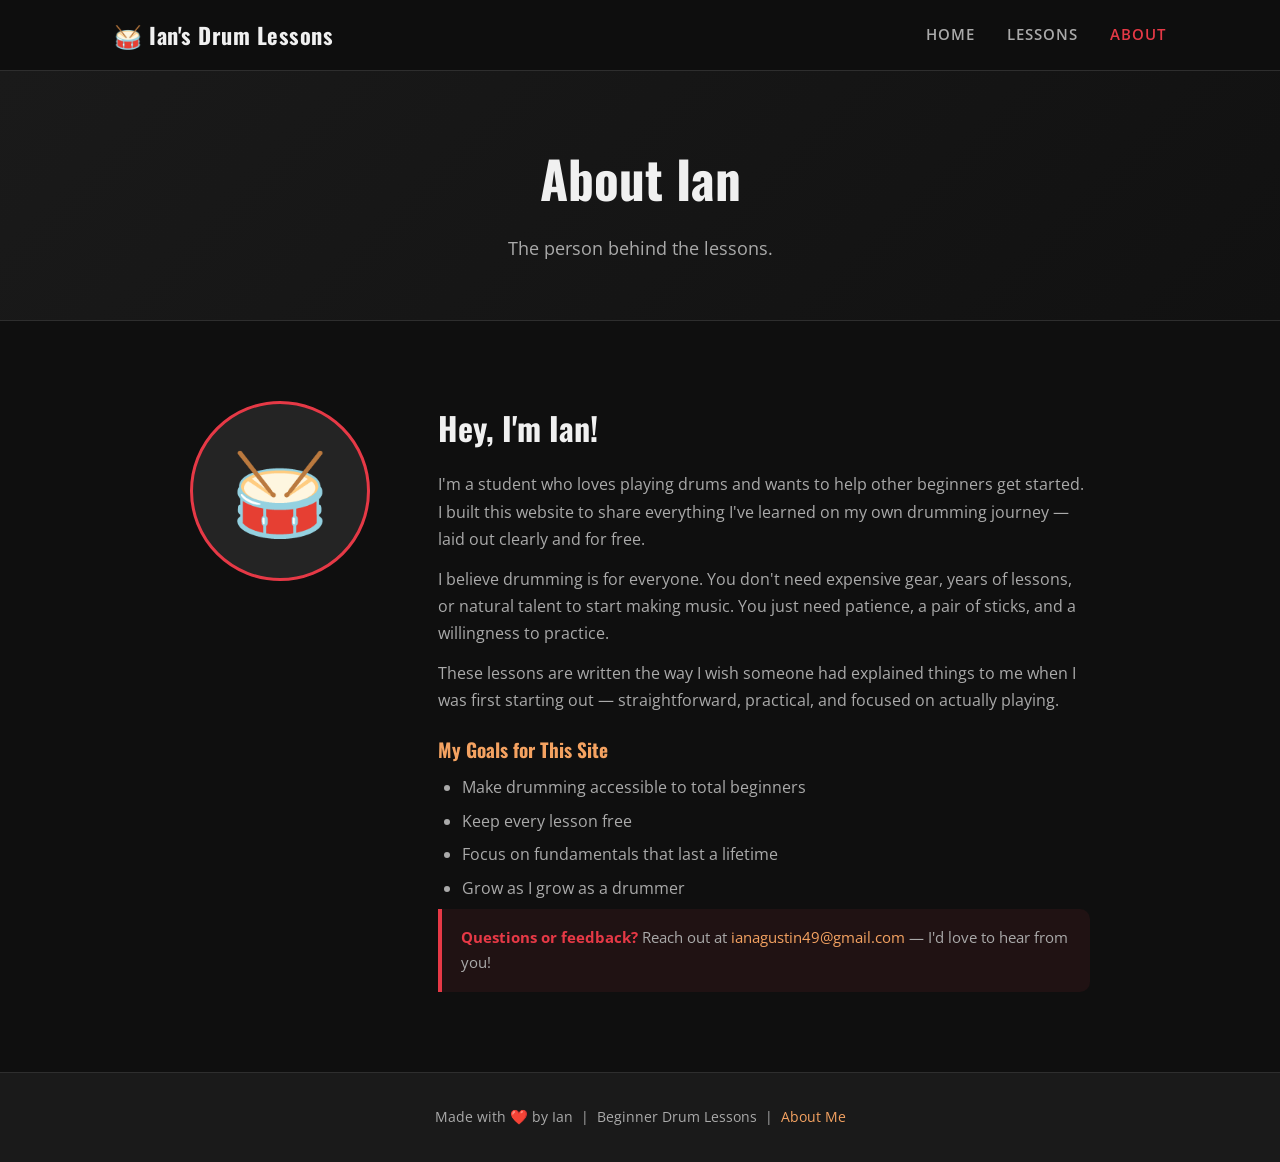
==== about.html @ f1f33e0c "Add complete beginner drum lessons website Three-page static site (Home, Lessons, About) with dark t" ====
<!DOCTYPE html>
<html lang="en">
<head>
  <meta charset="UTF-8" />
  <meta name="viewport" content="width=device-width, initial-scale=1.0" />
  <title>About | Ian's Beginner Drum Lessons</title>
  <link rel="stylesheet" href="css/style.css" />
  <link rel="preconnect" href="https://fonts.googleapis.com" />
  <link href="https://fonts.googleapis.com/css2?family=Oswald:wght@400;600;700&family=Open+Sans:wght@400;600&display=swap" rel="stylesheet" />
</head>
<body>

  <header class="site-header">
    <nav class="nav container">
      <a href="index.html" class="logo">🥁 Ian's Drum Lessons</a>
      <ul class="nav-links">
        <li><a href="index.html">Home</a></li>
        <li><a href="lessons.html">Lessons</a></li>
        <li><a href="about.html" class="active">About</a></li>
      </ul>
      <button class="hamburger" aria-label="Toggle menu" onclick="toggleMenu()">&#9776;</button>
    </nav>
  </header>

  <section class="page-hero">
    <div class="container">
      <h1>About Ian</h1>
      <p>The person behind the lessons.</p>
    </div>
  </section>

  <main class="about-page section container">
    <div class="about-grid">
      <div class="about-avatar" aria-hidden="true">
        <div class="avatar-placeholder">🥁</div>
      </div>
      <div class="about-text">
        <h2>Hey, I'm Ian!</h2>
        <p>I'm a student who loves playing drums and wants to help other beginners get started. I built this website to share everything I've learned on my own drumming journey — laid out clearly and for free.</p>
        <p>I believe drumming is for everyone. You don't need expensive gear, years of lessons, or natural talent to start making music. You just need patience, a pair of sticks, and a willingness to practice.</p>
        <p>These lessons are written the way I wish someone had explained things to me when I was first starting out — straightforward, practical, and focused on actually playing.</p>
        <h3>My Goals for This Site</h3>
        <ul>
          <li>Make drumming accessible to total beginners</li>
          <li>Keep every lesson free</li>
          <li>Focus on fundamentals that last a lifetime</li>
          <li>Grow as I grow as a drummer</li>
        </ul>
        <div class="tip-box">
          <strong>Questions or feedback?</strong> Reach out at <a href="mailto:ianagustin49@gmail.com">ianagustin49@gmail.com</a> — I'd love to hear from you!
        </div>
      </div>
    </div>
  </main>

  <footer class="site-footer">
    <div class="container">
      <p>Made with ❤️ by Ian &nbsp;|&nbsp; Beginner Drum Lessons &nbsp;|&nbsp; <a href="about.html">About Me</a></p>
    </div>
  </footer>

  <script src="js/main.js"></script>
</body>
</html>
---- css/style.css ----
/* =====================
   CSS RESET & VARIABLES
   ===================== */
*, *::before, *::after { box-sizing: border-box; margin: 0; padding: 0; }

:root {
  --clr-bg: #0f0f0f;
  --clr-surface: #1a1a1a;
  --clr-surface2: #242424;
  --clr-accent: #e63946;
  --clr-accent2: #f4a261;
  --clr-text: #f0f0f0;
  --clr-muted: #aaaaaa;
  --clr-border: #2e2e2e;
  --font-heading: 'Oswald', sans-serif;
  --font-body: 'Open Sans', sans-serif;
  --radius: 10px;
  --shadow: 0 4px 20px rgba(0,0,0,0.5);
}

html { scroll-behavior: smooth; }

body {
  background: var(--clr-bg);
  color: var(--clr-text);
  font-family: var(--font-body);
  font-size: 1rem;
  line-height: 1.7;
}

a { color: var(--clr-accent); text-decoration: none; }
a:hover { text-decoration: underline; }

/* =====================
   LAYOUT
   ===================== */
.container {
  max-width: 1100px;
  margin: 0 auto;
  padding: 0 1.5rem;
}

.section { padding: 5rem 0; }
.dark-bg { background: var(--clr-surface); }

/* =====================
   HEADER / NAV
   ===================== */
.site-header {
  position: sticky;
  top: 0;
  z-index: 100;
  background: rgba(15,15,15,0.95);
  backdrop-filter: blur(8px);
  border-bottom: 1px solid var(--clr-border);
}

.nav {
  display: flex;
  align-items: center;
  justify-content: space-between;
  padding-top: 1rem;
  padding-bottom: 1rem;
}

.logo {
  font-family: var(--font-heading);
  font-size: 1.4rem;
  font-weight: 700;
  color: var(--clr-text);
  letter-spacing: 0.5px;
}
.logo:hover { text-decoration: none; color: var(--clr-accent); }

.nav-links {
  list-style: none;
  display: flex;
  gap: 2rem;
}
.nav-links a {
  color: var(--clr-muted);
  font-weight: 600;
  font-size: 0.95rem;
  text-transform: uppercase;
  letter-spacing: 1px;
  transition: color 0.2s;
}
.nav-links a:hover,
.nav-links a.active {
  color: var(--clr-accent);
  text-decoration: none;
}

.hamburger {
  display: none;
  background: none;
  border: none;
  color: var(--clr-text);
  font-size: 1.6rem;
  cursor: pointer;
}

/* =====================
   BUTTONS
   ===================== */
.btn {
  display: inline-block;
  padding: 0.8rem 2rem;
  border-radius: var(--radius);
  font-family: var(--font-heading);
  font-size: 1.05rem;
  font-weight: 600;
  letter-spacing: 1px;
  text-transform: uppercase;
  transition: transform 0.15s, box-shadow 0.15s;
  cursor: pointer;
}
.btn:hover { transform: translateY(-2px); text-decoration: none; }

.btn-primary {
  background: var(--clr-accent);
  color: #fff;
  box-shadow: 0 4px 15px rgba(230,57,70,0.4);
}
.btn-primary:hover { box-shadow: 0 6px 20px rgba(230,57,70,0.55); }

.btn-secondary {
  background: transparent;
  color: var(--clr-accent);
  border: 2px solid var(--clr-accent);
}
.btn-secondary:hover { background: var(--clr-accent); color: #fff; }

/* =====================
   HERO
   ===================== */
.hero {
  min-height: 88vh;
  display: flex;
  align-items: center;
  justify-content: space-between;
  gap: 2rem;
  padding: 4rem 1.5rem;
  max-width: 1100px;
  margin: 0 auto;
}

.hero-content { max-width: 560px; }
.hero-content h1 {
  font-family: var(--font-heading);
  font-size: clamp(2.4rem, 6vw, 4rem);
  line-height: 1.15;
  margin-bottom: 1.2rem;
  font-weight: 700;
}
.accent { color: var(--clr-accent); }
.hero-content p {
  font-size: 1.15rem;
  color: var(--clr-muted);
  margin-bottom: 2rem;
  max-width: 460px;
}

/* Animated drum kit illustration */
.hero-visual { flex-shrink: 0; }
.drum-kit {
  position: relative;
  width: 260px;
  height: 260px;
}
.drum {
  position: absolute;
  border-radius: 50%;
  border: 4px solid var(--clr-border);
  background: var(--clr-surface2);
  animation: pulse 3s ease-in-out infinite;
}
.bass {
  width: 130px; height: 130px;
  bottom: 10px; left: 60px;
  border-color: var(--clr-accent);
  animation-delay: 0s;
}
.snare {
  width: 80px; height: 80px;
  bottom: 90px; left: 20px;
  border-color: var(--clr-accent2);
  animation-delay: 0.4s;
}
.hi-hat {
  width: 60px; height: 12px;
  border-radius: 6px;
  top: 60px; right: 20px;
  border-color: #aaa;
  animation-delay: 0.2s;
}
.tom1 {
  width: 65px; height: 65px;
  top: 40px; left: 50px;
  border-color: var(--clr-accent2);
  animation-delay: 0.6s;
}
.tom2 {
  width: 75px; height: 75px;
  top: 30px; right: 40px;
  border-color: var(--clr-accent2);
  animation-delay: 0.8s;
}
@keyframes pulse {
  0%, 100% { box-shadow: 0 0 0 0 rgba(230,57,70,0); }
  50% { box-shadow: 0 0 12px 4px rgba(230,57,70,0.2); }
}

/* =====================
   WHY SECTION / CARDS
   ===================== */
.section-title {
  font-family: var(--font-heading);
  font-size: clamp(1.8rem, 4vw, 2.6rem);
  font-weight: 700;
  text-align: center;
  margin-bottom: 3rem;
}
.section-title::after {
  content: '';
  display: block;
  width: 60px;
  height: 4px;
  background: var(--clr-accent);
  margin: 0.6rem auto 0;
  border-radius: 2px;
}

.cards {
  display: grid;
  grid-template-columns: repeat(auto-fit, minmax(220px, 1fr));
  gap: 1.5rem;
}

.card {
  background: var(--clr-surface);
  border: 1px solid var(--clr-border);
  border-radius: var(--radius);
  padding: 2rem 1.5rem;
  text-align: center;
  transition: transform 0.2s, border-color 0.2s;
}
.card:hover { transform: translateY(-5px); border-color: var(--clr-accent); }
.card-icon { font-size: 2.5rem; display: block; margin-bottom: 0.75rem; }
.card h3 {
  font-family: var(--font-heading);
  font-size: 1.2rem;
  margin-bottom: 0.5rem;
}
.card p { color: var(--clr-muted); font-size: 0.95rem; }

/* =====================
   LESSONS PREVIEW
   ===================== */
.lesson-list {
  display: grid;
  grid-template-columns: repeat(auto-fit, minmax(300px, 1fr));
  gap: 1rem;
}

.lesson-card {
  display: flex;
  align-items: flex-start;
  gap: 1.2rem;
  background: var(--clr-surface2);
  border: 1px solid var(--clr-border);
  border-radius: var(--radius);
  padding: 1.5rem;
  color: var(--clr-text);
  transition: border-color 0.2s, transform 0.2s;
}
.lesson-card:hover {
  border-color: var(--clr-accent);
  transform: translateX(4px);
  text-decoration: none;
}
.lesson-num {
  font-family: var(--font-heading);
  font-size: 1.8rem;
  font-weight: 700;
  color: var(--clr-accent);
  min-width: 3rem;
  line-height: 1;
}
.lesson-card h3 {
  font-family: var(--font-heading);
  font-size: 1.1rem;
  margin-bottom: 0.3rem;
}
.lesson-card p { color: var(--clr-muted); font-size: 0.9rem; }

/* =====================
   PAGE HERO (inner pages)
   ===================== */
.page-hero {
  background: linear-gradient(135deg, #1a1a1a 0%, #111 100%);
  border-bottom: 1px solid var(--clr-border);
  padding: 4rem 1.5rem 3.5rem;
  text-align: center;
}
.page-hero h1 {
  font-family: var(--font-heading);
  font-size: clamp(2rem, 5vw, 3.2rem);
  margin-bottom: 0.75rem;
}
.page-hero p { color: var(--clr-muted); font-size: 1.1rem; }

/* =====================
   LESSONS PAGE
   ===================== */
.lessons-page { display: flex; flex-direction: column; gap: 3rem; }

.lesson-article {
  background: var(--clr-surface);
  border: 1px solid var(--clr-border);
  border-radius: var(--radius);
  overflow: hidden;
  scroll-margin-top: 80px;
}

.lesson-header {
  background: var(--clr-surface2);
  border-bottom: 1px solid var(--clr-border);
  padding: 1.5rem 2rem;
  display: flex;
  align-items: center;
  gap: 1rem;
}
.lesson-badge {
  background: var(--clr-accent);
  color: #fff;
  font-family: var(--font-heading);
  font-size: 0.85rem;
  font-weight: 700;
  padding: 0.3rem 0.8rem;
  border-radius: 4px;
  white-space: nowrap;
  letter-spacing: 1px;
}
.lesson-header h2 {
  font-family: var(--font-heading);
  font-size: clamp(1.3rem, 3vw, 1.8rem);
  font-weight: 600;
}

.lesson-body {
  padding: 2rem;
  display: flex;
  flex-direction: column;
  gap: 1.2rem;
}
.lesson-body h3 {
  font-family: var(--font-heading);
  font-size: 1.15rem;
  color: var(--clr-accent2);
  margin-top: 0.5rem;
}
.lesson-body ul, .lesson-body ol {
  padding-left: 1.5rem;
  color: var(--clr-muted);
}
.lesson-body li { margin-bottom: 0.4rem; }
.lesson-body strong { color: var(--clr-text); }
.lesson-body code {
  font-family: 'Courier New', monospace;
  background: var(--clr-surface2);
  padding: 0.2rem 0.5rem;
  border-radius: 4px;
  font-size: 1.05rem;
  color: var(--clr-accent2);
  letter-spacing: 2px;
}

.tip-box {
  background: rgba(230,57,70,0.08);
  border-left: 4px solid var(--clr-accent);
  border-radius: 0 var(--radius) var(--radius) 0;
  padding: 1rem 1.2rem;
  color: var(--clr-muted);
  font-size: 0.95rem;
}
.tip-box strong { color: var(--clr-accent); }
.tip-box a { color: var(--clr-accent2); }

/* Notation guide */
.notation-guide {
  background: var(--clr-surface2);
  border-radius: var(--radius);
  padding: 1.2rem;
  display: flex;
  flex-direction: column;
  gap: 0.6rem;
}
.notation-row {
  display: flex;
  align-items: center;
  gap: 1rem;
  font-size: 0.95rem;
  color: var(--clr-muted);
}
.note-symbol {
  font-size: 1.3rem;
  color: var(--clr-accent2);
  min-width: 2rem;
  text-align: center;
}

/* Beat grid */
.beat-grid {
  background: var(--clr-surface2);
  border-radius: var(--radius);
  padding: 1.5rem;
  display: flex;
  flex-direction: column;
  gap: 0.8rem;
  overflow-x: auto;
}
.beat-row {
  display: flex;
  align-items: center;
  gap: 0.75rem;
}
.part-label {
  min-width: 60px;
  font-size: 0.85rem;
  font-weight: 600;
  color: var(--clr-muted);
  text-transform: uppercase;
  letter-spacing: 0.5px;
}
.beat-cells { display: flex; gap: 4px; }
.beat-cell {
  width: 38px; height: 38px;
  border-radius: 6px;
  border: 1px solid var(--clr-border);
  display: flex;
  align-items: center;
  justify-content: center;
  font-size: 0.75rem;
  color: var(--clr-border);
  font-weight: 700;
}
.beat-cell.filled { background: rgba(170,170,170,0.15); color: var(--clr-muted); border-color: var(--clr-muted); }
.beat-cell.snare-hit { background: rgba(244,162,97,0.25); border-color: var(--clr-accent2); color: var(--clr-accent2); }
.beat-cell.bass-hit { background: rgba(230,57,70,0.25); border-color: var(--clr-accent); color: var(--clr-accent); }

/* =====================
   ABOUT PAGE
   ===================== */
.about-page { max-width: 900px; }
.about-grid {
  display: grid;
  grid-template-columns: 200px 1fr;
  gap: 3rem;
  align-items: start;
}
.avatar-placeholder {
  width: 180px; height: 180px;
  border-radius: 50%;
  background: var(--clr-surface2);
  border: 3px solid var(--clr-accent);
  display: flex;
  align-items: center;
  justify-content: center;
  font-size: 5rem;
}
.about-text h2 {
  font-family: var(--font-heading);
  font-size: 2rem;
  margin-bottom: 1rem;
}
.about-text h3 {
  font-family: var(--font-heading);
  font-size: 1.2rem;
  color: var(--clr-accent2);
  margin: 1.2rem 0 0.5rem;
}
.about-text p { color: var(--clr-muted); margin-bottom: 0.8rem; }
.about-text ul { padding-left: 1.5rem; color: var(--clr-muted); }
.about-text li { margin-bottom: 0.4rem; }

/* =====================
   FOOTER
   ===================== */
.site-footer {
  background: var(--clr-surface);
  border-top: 1px solid var(--clr-border);
  padding: 2rem 1.5rem;
  text-align: center;
  color: var(--clr-muted);
  font-size: 0.9rem;
}
.site-footer a { color: var(--clr-accent2); }

/* =====================
   RESPONSIVE
   ===================== */
@media (max-width: 768px) {
  .hero {
    flex-direction: column;
    text-align: center;
    min-height: auto;
    padding: 3rem 1.5rem;
  }
  .hero-content p { margin: 0 auto 2rem; }
  .hero-visual { order: -1; }
  .drum-kit { width: 200px; height: 200px; }

  .nav-links {
    display: none;
    flex-direction: column;
    gap: 0;
    position: absolute;
    top: 100%;
    left: 0; right: 0;
    background: #0f0f0f;
    border-bottom: 1px solid var(--clr-border);
    padding: 0.5rem 0;
  }
  .nav-links.open { display: flex; }
  .nav-links li a { display: block; padding: 0.75rem 1.5rem; }
  .hamburger { display: block; }
  .nav { position: relative; }

  .about-grid { grid-template-columns: 1fr; text-align: center; }
  .avatar-placeholder { margin: 0 auto; }
  .about-text ul { text-align: left; }

  .beat-cell { width: 32px; height: 32px; font-size: 0.65rem; }
  .part-label { min-width: 50px; font-size: 0.75rem; }
}
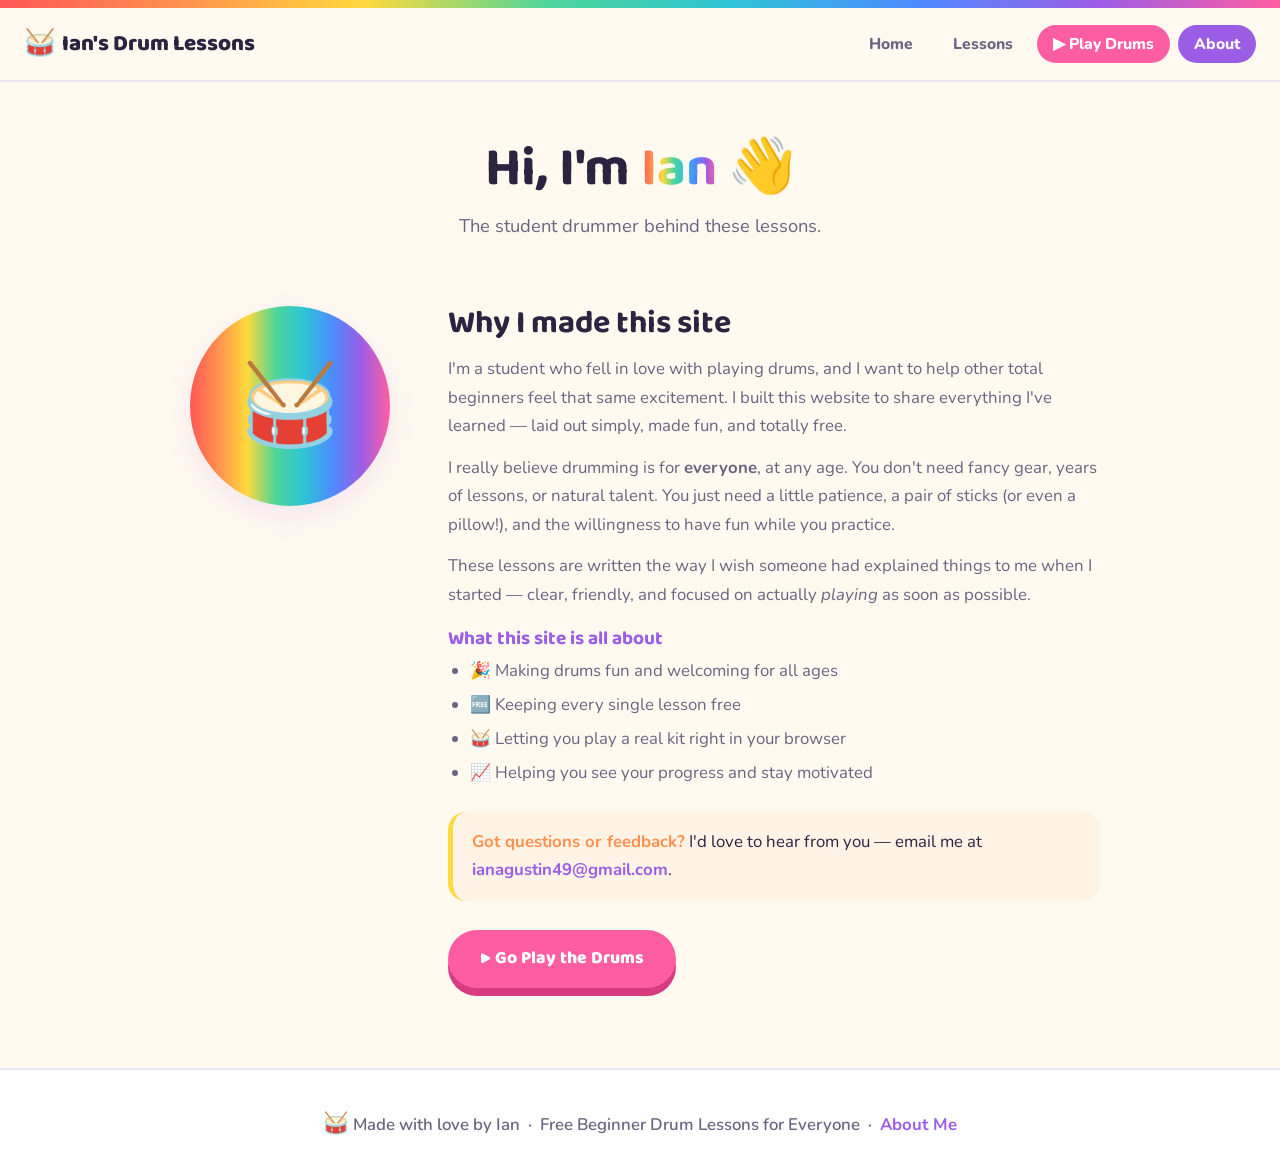
==== commit 4bf611f3: "Redesign as fun, interactive all-ages drum site - Rebrand with a bright rainbow, playful theme for a" ====
--- a/about.html
+++ b/about.html
@@ -4,18 +4,22 @@
   <meta charset="UTF-8" />
   <meta name="viewport" content="width=device-width, initial-scale=1.0" />
   <title>About | Ian's Beginner Drum Lessons</title>
+  <meta name="description" content="Meet Ian, the student drummer behind these free beginner drum lessons for all ages." />
   <link rel="stylesheet" href="css/style.css" />
   <link rel="preconnect" href="https://fonts.googleapis.com" />
-  <link href="https://fonts.googleapis.com/css2?family=Oswald:wght@400;600;700&family=Open+Sans:wght@400;600&display=swap" rel="stylesheet" />
+  <link rel="preconnect" href="https://fonts.gstatic.com" crossorigin />
+  <link href="https://fonts.googleapis.com/css2?family=Baloo+2:wght@500;700;800&family=Nunito:wght@400;600;700;800&display=swap" rel="stylesheet" />
 </head>
 <body>
+  <div class="rainbow-strip"></div>
 
   <header class="site-header">
-    <nav class="nav container">
-      <a href="index.html" class="logo">🥁 Ian's Drum Lessons</a>
+    <nav class="nav">
+      <a href="index.html" class="logo"><span class="logo-emoji">🥁</span> Ian's Drum Lessons</a>
       <ul class="nav-links">
         <li><a href="index.html">Home</a></li>
         <li><a href="lessons.html">Lessons</a></li>
+        <li><a href="play.html" class="play-link">▶ Play Drums</a></li>
         <li><a href="about.html" class="active">About</a></li>
       </ul>
       <button class="hamburger" aria-label="Toggle menu" onclick="toggleMenu()">&#9776;</button>
@@ -23,40 +27,40 @@
   </header>
 
   <section class="page-hero">
-    <div class="container">
-      <h1>About Ian</h1>
-      <p>The person behind the lessons.</p>
-    </div>
+    <h1>Hi, I'm <span class="grad">Ian</span> 👋</h1>
+    <p>The student drummer behind these lessons.</p>
   </section>
 
-  <main class="about-page section container">
+  <main class="container section" style="padding-top:1rem;">
     <div class="about-grid">
-      <div class="about-avatar" aria-hidden="true">
-        <div class="avatar-placeholder">🥁</div>
-      </div>
+      <div class="avatar-big">🥁</div>
       <div class="about-text">
-        <h2>Hey, I'm Ian!</h2>
-        <p>I'm a student who loves playing drums and wants to help other beginners get started. I built this website to share everything I've learned on my own drumming journey — laid out clearly and for free.</p>
-        <p>I believe drumming is for everyone. You don't need expensive gear, years of lessons, or natural talent to start making music. You just need patience, a pair of sticks, and a willingness to practice.</p>
-        <p>These lessons are written the way I wish someone had explained things to me when I was first starting out — straightforward, practical, and focused on actually playing.</p>
-        <h3>My Goals for This Site</h3>
+        <h2>Why I made this site</h2>
+        <p>I'm a student who fell in love with playing drums, and I want to help other total beginners feel that same excitement. I built this website to share everything I've learned — laid out simply, made fun, and totally free.</p>
+        <p>I really believe drumming is for <strong>everyone</strong>, at any age. You don't need fancy gear, years of lessons, or natural talent. You just need a little patience, a pair of sticks (or even a pillow!), and the willingness to have fun while you practice.</p>
+        <p>These lessons are written the way I wish someone had explained things to me when I started — clear, friendly, and focused on actually <em>playing</em> as soon as possible.</p>
+
+        <h3>What this site is all about</h3>
         <ul>
-          <li>Make drumming accessible to total beginners</li>
-          <li>Keep every lesson free</li>
-          <li>Focus on fundamentals that last a lifetime</li>
-          <li>Grow as I grow as a drummer</li>
+          <li>🎉 Making drums fun and welcoming for all ages</li>
+          <li>🆓 Keeping every single lesson free</li>
+          <li>🥁 Letting you play a real kit right in your browser</li>
+          <li>📈 Helping you see your progress and stay motivated</li>
         </ul>
-        <div class="tip-box">
-          <strong>Questions or feedback?</strong> Reach out at <a href="mailto:ianagustin49@gmail.com">ianagustin49@gmail.com</a> — I'd love to hear from you!
+
+        <div class="tip-box" style="margin-top:1.5rem;">
+          <strong>Got questions or feedback?</strong> I'd love to hear from you — email me at <a href="mailto:ianagustin49@gmail.com">ianagustin49@gmail.com</a>.
+        </div>
+
+        <div style="margin-top:1.8rem;">
+          <a href="play.html" class="btn btn-primary">▶ Go Play the Drums</a>
         </div>
       </div>
     </div>
   </main>
 
   <footer class="site-footer">
-    <div class="container">
-      <p>Made with ❤️ by Ian &nbsp;|&nbsp; Beginner Drum Lessons &nbsp;|&nbsp; <a href="about.html">About Me</a></p>
-    </div>
+    <p><span class="foot-emoji">🥁</span> Made with love by Ian &nbsp;·&nbsp; Free Beginner Drum Lessons for Everyone &nbsp;·&nbsp; <a href="about.html">About Me</a></p>
   </footer>
 
   <script src="js/main.js"></script>
--- a/css/style.css
+++ b/css/style.css
@@ -1,536 +1,400 @@
-/* =====================
-   CSS RESET & VARIABLES
-   ===================== */
+/* =========================================================
+   Ian's Beginner Drum Lessons — Fun & Energetic Theme
+   All-ages, rainbow palette, playful and bright
+   ========================================================= */
+
 *, *::before, *::after { box-sizing: border-box; margin: 0; padding: 0; }
 
 :root {
-  --clr-bg: #0f0f0f;
-  --clr-surface: #1a1a1a;
-  --clr-surface2: #242424;
-  --clr-accent: #e63946;
-  --clr-accent2: #f4a261;
-  --clr-text: #f0f0f0;
-  --clr-muted: #aaaaaa;
-  --clr-border: #2e2e2e;
-  --font-heading: 'Oswald', sans-serif;
-  --font-body: 'Open Sans', sans-serif;
-  --radius: 10px;
-  --shadow: 0 4px 20px rgba(0,0,0,0.5);
+  /* Rainbow palette */
+  --red:    #ff5757;
+  --orange: #ff914d;
+  --yellow: #ffd93d;
+  --green:  #4dd599;
+  --teal:   #2ec4d6;
+  --blue:   #4d8bff;
+  --purple: #9b5de5;
+  --pink:   #ff5da2;
+
+  --bg:        #fff9f0;
+  --bg-soft:   #fff3e6;
+  --surface:   #ffffff;
+  --ink:       #2b2440;
+  --ink-soft:  #6b6480;
+  --border:    #ece4f5;
+
+  --font-head: 'Baloo 2', 'Trebuchet MS', sans-serif;
+  --font-body: 'Nunito', 'Segoe UI', sans-serif;
+
+  --radius:  18px;
+  --radius-lg: 28px;
+  --shadow: 0 10px 30px rgba(155, 93, 229, 0.12);
+  --shadow-hover: 0 16px 40px rgba(155, 93, 229, 0.22);
+
+  --rainbow: linear-gradient(90deg, var(--red), var(--orange), var(--yellow), var(--green), var(--teal), var(--blue), var(--purple), var(--pink));
 }
 
 html { scroll-behavior: smooth; }
 
 body {
-  background: var(--clr-bg);
-  color: var(--clr-text);
+  background: var(--bg);
+  color: var(--ink);
   font-family: var(--font-body);
-  font-size: 1rem;
+  font-size: 1.05rem;
   line-height: 1.7;
-}
-
-a { color: var(--clr-accent); text-decoration: none; }
+  overflow-x: hidden;
+}
+
+a { color: var(--purple); text-decoration: none; font-weight: 700; }
 a:hover { text-decoration: underline; }
 
-/* =====================
-   LAYOUT
-   ===================== */
-.container {
-  max-width: 1100px;
-  margin: 0 auto;
-  padding: 0 1.5rem;
-}
-
+.container { max-width: 1140px; margin: 0 auto; padding: 0 1.5rem; }
 .section { padding: 5rem 0; }
-.dark-bg { background: var(--clr-surface); }
-
-/* =====================
-   HEADER / NAV
-   ===================== */
+.bg-soft { background: var(--bg-soft); }
+
+h1, h2, h3 { font-family: var(--font-head); line-height: 1.15; }
+
+/* Rainbow top strip on every page */
+.rainbow-strip { height: 8px; background: var(--rainbow); }
+
+/* =====================  NAV  ===================== */
 .site-header {
-  position: sticky;
-  top: 0;
-  z-index: 100;
-  background: rgba(15,15,15,0.95);
-  backdrop-filter: blur(8px);
-  border-bottom: 1px solid var(--clr-border);
-}
-
+  position: sticky; top: 0; z-index: 200;
+  background: rgba(255, 249, 240, 0.92);
+  backdrop-filter: blur(10px);
+  border-bottom: 2px solid var(--border);
+}
 .nav {
-  display: flex;
-  align-items: center;
-  justify-content: space-between;
-  padding-top: 1rem;
-  padding-bottom: 1rem;
-}
-
+  display: flex; align-items: center; justify-content: space-between;
+  padding: 0.9rem 1.5rem;
+}
 .logo {
-  font-family: var(--font-heading);
-  font-size: 1.4rem;
-  font-weight: 700;
-  color: var(--clr-text);
-  letter-spacing: 0.5px;
-}
-.logo:hover { text-decoration: none; color: var(--clr-accent); }
-
-.nav-links {
-  list-style: none;
-  display: flex;
-  gap: 2rem;
-}
+  font-family: var(--font-head); font-size: 1.4rem; font-weight: 800;
+  color: var(--ink); display: flex; align-items: center; gap: 0.4rem;
+}
+.logo:hover { text-decoration: none; }
+.logo .logo-emoji { font-size: 1.6rem; animation: wiggle 2.5s ease-in-out infinite; display: inline-block; }
+@keyframes wiggle { 0%,100% { transform: rotate(-8deg); } 50% { transform: rotate(8deg); } }
+
+.nav-links { list-style: none; display: flex; gap: 0.5rem; align-items: center; }
 .nav-links a {
-  color: var(--clr-muted);
-  font-weight: 600;
-  font-size: 0.95rem;
-  text-transform: uppercase;
-  letter-spacing: 1px;
-  transition: color 0.2s;
-}
-.nav-links a:hover,
-.nav-links a.active {
-  color: var(--clr-accent);
+  color: var(--ink-soft); font-weight: 800; font-size: 0.98rem;
+  padding: 0.5rem 1rem; border-radius: 999px; transition: all 0.2s;
+}
+.nav-links a:hover { color: var(--ink); background: var(--bg-soft); text-decoration: none; }
+.nav-links a.active { color: #fff; background: var(--purple); }
+.nav-links a.play-link { color: #fff; background: var(--pink); }
+.nav-links a.play-link:hover { background: var(--red); }
+
+.hamburger {
+  display: none; background: none; border: none; font-size: 1.7rem;
+  color: var(--ink); cursor: pointer;
+}
+
+/* =====================  BUTTONS  ===================== */
+.btn {
+  display: inline-flex; align-items: center; gap: 0.5rem;
+  padding: 0.9rem 2rem; border-radius: 999px;
+  font-family: var(--font-head); font-size: 1.1rem; font-weight: 800;
+  cursor: pointer; border: none; transition: transform 0.15s, box-shadow 0.15s;
   text-decoration: none;
 }
-
-.hamburger {
-  display: none;
-  background: none;
-  border: none;
-  color: var(--clr-text);
-  font-size: 1.6rem;
-  cursor: pointer;
-}
-
-/* =====================
-   BUTTONS
-   ===================== */
-.btn {
-  display: inline-block;
-  padding: 0.8rem 2rem;
-  border-radius: var(--radius);
-  font-family: var(--font-heading);
-  font-size: 1.05rem;
-  font-weight: 600;
-  letter-spacing: 1px;
-  text-transform: uppercase;
-  transition: transform 0.15s, box-shadow 0.15s;
-  cursor: pointer;
-}
-.btn:hover { transform: translateY(-2px); text-decoration: none; }
-
-.btn-primary {
-  background: var(--clr-accent);
-  color: #fff;
-  box-shadow: 0 4px 15px rgba(230,57,70,0.4);
-}
-.btn-primary:hover { box-shadow: 0 6px 20px rgba(230,57,70,0.55); }
-
-.btn-secondary {
-  background: transparent;
-  color: var(--clr-accent);
-  border: 2px solid var(--clr-accent);
-}
-.btn-secondary:hover { background: var(--clr-accent); color: #fff; }
-
-/* =====================
-   HERO
-   ===================== */
+.btn:hover { transform: translateY(-3px) scale(1.02); text-decoration: none; }
+.btn:active { transform: translateY(-1px) scale(0.99); }
+.btn-primary { background: var(--pink); color: #fff; box-shadow: 0 8px 0 #d83b80; }
+.btn-primary:hover { box-shadow: 0 11px 0 #d83b80; }
+.btn-primary:active { box-shadow: 0 4px 0 #d83b80; }
+.btn-sun { background: var(--yellow); color: var(--ink); box-shadow: 0 8px 0 #d9b500; }
+.btn-sun:hover { box-shadow: 0 11px 0 #d9b500; }
+.btn-outline { background: #fff; color: var(--purple); border: 3px solid var(--purple); }
+
+/* =====================  HERO  ===================== */
 .hero {
-  min-height: 88vh;
-  display: flex;
-  align-items: center;
-  justify-content: space-between;
-  gap: 2rem;
-  padding: 4rem 1.5rem;
-  max-width: 1100px;
-  margin: 0 auto;
-}
-
-.hero-content { max-width: 560px; }
+  position: relative;
+  display: grid; grid-template-columns: 1.1fr 1fr; gap: 2rem; align-items: center;
+  padding: 4rem 1.5rem; max-width: 1140px; margin: 0 auto;
+}
 .hero-content h1 {
-  font-family: var(--font-heading);
-  font-size: clamp(2.4rem, 6vw, 4rem);
-  line-height: 1.15;
-  margin-bottom: 1.2rem;
-  font-weight: 700;
-}
-.accent { color: var(--clr-accent); }
-.hero-content p {
-  font-size: 1.15rem;
-  color: var(--clr-muted);
-  margin-bottom: 2rem;
-  max-width: 460px;
-}
-
-/* Animated drum kit illustration */
-.hero-visual { flex-shrink: 0; }
-.drum-kit {
-  position: relative;
-  width: 260px;
-  height: 260px;
-}
-.drum {
-  position: absolute;
-  border-radius: 50%;
-  border: 4px solid var(--clr-border);
-  background: var(--clr-surface2);
-  animation: pulse 3s ease-in-out infinite;
-}
-.bass {
-  width: 130px; height: 130px;
-  bottom: 10px; left: 60px;
-  border-color: var(--clr-accent);
-  animation-delay: 0s;
-}
-.snare {
-  width: 80px; height: 80px;
-  bottom: 90px; left: 20px;
-  border-color: var(--clr-accent2);
-  animation-delay: 0.4s;
-}
-.hi-hat {
-  width: 60px; height: 12px;
-  border-radius: 6px;
-  top: 60px; right: 20px;
-  border-color: #aaa;
-  animation-delay: 0.2s;
-}
-.tom1 {
-  width: 65px; height: 65px;
-  top: 40px; left: 50px;
-  border-color: var(--clr-accent2);
-  animation-delay: 0.6s;
-}
-.tom2 {
-  width: 75px; height: 75px;
-  top: 30px; right: 40px;
-  border-color: var(--clr-accent2);
-  animation-delay: 0.8s;
-}
-@keyframes pulse {
-  0%, 100% { box-shadow: 0 0 0 0 rgba(230,57,70,0); }
-  50% { box-shadow: 0 0 12px 4px rgba(230,57,70,0.2); }
-}
-
-/* =====================
-   WHY SECTION / CARDS
-   ===================== */
-.section-title {
-  font-family: var(--font-heading);
-  font-size: clamp(1.8rem, 4vw, 2.6rem);
-  font-weight: 700;
-  text-align: center;
-  margin-bottom: 3rem;
-}
-.section-title::after {
-  content: '';
-  display: block;
-  width: 60px;
-  height: 4px;
-  background: var(--clr-accent);
-  margin: 0.6rem auto 0;
-  border-radius: 2px;
-}
-
-.cards {
-  display: grid;
-  grid-template-columns: repeat(auto-fit, minmax(220px, 1fr));
-  gap: 1.5rem;
-}
-
+  font-size: clamp(2.4rem, 6vw, 4.2rem); font-weight: 800; margin-bottom: 1rem;
+}
+.hero-content h1 .grad {
+  background: var(--rainbow); -webkit-background-clip: text; background-clip: text;
+  -webkit-text-fill-color: transparent;
+}
+.hero-content p { font-size: 1.2rem; color: var(--ink-soft); margin-bottom: 1.8rem; max-width: 480px; }
+.hero-btns { display: flex; gap: 1rem; flex-wrap: wrap; }
+.hero-note { margin-top: 1.2rem; font-size: 0.95rem; color: var(--ink-soft); font-weight: 700; }
+
+/* floating confetti dots */
+.confetti { position: absolute; border-radius: 50%; opacity: 0.7; animation: float 6s ease-in-out infinite; z-index: -1; }
+
+@keyframes float { 0%,100% { transform: translateY(0); } 50% { transform: translateY(-18px); } }
+
+/* =====================  PLAYABLE DRUM KIT  ===================== */
+.kit-stage {
+  position: relative; background: var(--surface); border-radius: var(--radius-lg);
+  box-shadow: var(--shadow); padding: 1.5rem; min-height: 340px;
+  display: flex; align-items: center; justify-content: center;
+}
+.kit-wrap { position: relative; width: 100%; max-width: 460px; }
+
+/* Each drum/cymbal pad */
+.pad {
+  position: absolute; border: none; cursor: pointer; padding: 0;
+  display: flex; align-items: flex-end; justify-content: center;
+  font-family: var(--font-head); font-weight: 800; color: rgba(255,255,255,0.95);
+  font-size: 0.72rem; padding-bottom: 0.4rem; user-select: none;
+  transition: transform 0.06s ease, filter 0.06s ease;
+  -webkit-tap-highlight-color: transparent;
+}
+.pad:focus-visible { outline: 3px dashed var(--ink); outline-offset: 3px; }
+.pad.cymbal { border-radius: 50%; box-shadow: inset 0 -6px 12px rgba(0,0,0,0.18); }
+.pad.drum   { border-radius: 50%; box-shadow: inset 0 -10px 18px rgba(0,0,0,0.22); }
+.pad .key-hint {
+  position: absolute; top: 6px; left: 50%; transform: translateX(-50%);
+  background: rgba(0,0,0,0.25); border-radius: 6px; padding: 1px 6px;
+  font-size: 0.68rem; letter-spacing: 0.5px;
+}
+.pad.hit { animation: padhit 0.18s ease; }
+@keyframes padhit { 0% { transform: scale(0.9); filter: brightness(1.4); } 100% { transform: scale(1); filter: brightness(1); } }
+
+/* glowing ring when hit */
+.pad-ring {
+  position: absolute; border-radius: 50%; pointer-events: none;
+  border: 3px solid #fff; opacity: 0;
+}
+.pad-ring.go { animation: ring 0.5s ease-out; }
+@keyframes ring { 0% { opacity: 0.9; transform: scale(0.6); } 100% { opacity: 0; transform: scale(1.6); } }
+
+/* The animated drumsticks */
+.stick {
+  position: absolute; width: 8px; height: 120px; border-radius: 6px;
+  background: linear-gradient(180deg, #f7c873, #c98b3a);
+  transform-origin: bottom center; pointer-events: none; z-index: 5;
+  box-shadow: 0 3px 6px rgba(0,0,0,0.18);
+  transition: left 0.12s ease, top 0.12s ease, transform 0.09s ease;
+}
+.stick::after { /* tip */
+  content: ''; position: absolute; top: -4px; left: -2px; width: 12px; height: 12px;
+  border-radius: 50%; background: #f7d9a0;
+}
+
+.kit-hint { text-align: center; margin-top: 1rem; color: var(--ink-soft); font-weight: 700; font-size: 0.95rem; }
+
+/* =====================  GENERIC CARDS / SECTIONS  ===================== */
+.section-title { text-align: center; font-size: clamp(1.9rem, 4vw, 2.8rem); font-weight: 800; margin-bottom: 0.6rem; }
+.section-sub { text-align: center; color: var(--ink-soft); font-size: 1.1rem; margin-bottom: 3rem; }
+
+.cards { display: grid; grid-template-columns: repeat(auto-fit, minmax(220px, 1fr)); gap: 1.4rem; }
 .card {
-  background: var(--clr-surface);
-  border: 1px solid var(--clr-border);
-  border-radius: var(--radius);
-  padding: 2rem 1.5rem;
-  text-align: center;
-  transition: transform 0.2s, border-color 0.2s;
-}
-.card:hover { transform: translateY(-5px); border-color: var(--clr-accent); }
-.card-icon { font-size: 2.5rem; display: block; margin-bottom: 0.75rem; }
-.card h3 {
-  font-family: var(--font-heading);
-  font-size: 1.2rem;
-  margin-bottom: 0.5rem;
-}
-.card p { color: var(--clr-muted); font-size: 0.95rem; }
-
-/* =====================
-   LESSONS PREVIEW
-   ===================== */
-.lesson-list {
-  display: grid;
-  grid-template-columns: repeat(auto-fit, minmax(300px, 1fr));
-  gap: 1rem;
-}
-
-.lesson-card {
-  display: flex;
-  align-items: flex-start;
-  gap: 1.2rem;
-  background: var(--clr-surface2);
-  border: 1px solid var(--clr-border);
-  border-radius: var(--radius);
-  padding: 1.5rem;
-  color: var(--clr-text);
-  transition: border-color 0.2s, transform 0.2s;
-}
-.lesson-card:hover {
-  border-color: var(--clr-accent);
-  transform: translateX(4px);
-  text-decoration: none;
-}
-.lesson-num {
-  font-family: var(--font-heading);
-  font-size: 1.8rem;
-  font-weight: 700;
-  color: var(--clr-accent);
-  min-width: 3rem;
-  line-height: 1;
-}
-.lesson-card h3 {
-  font-family: var(--font-heading);
-  font-size: 1.1rem;
-  margin-bottom: 0.3rem;
-}
-.lesson-card p { color: var(--clr-muted); font-size: 0.9rem; }
-
-/* =====================
-   PAGE HERO (inner pages)
-   ===================== */
-.page-hero {
-  background: linear-gradient(135deg, #1a1a1a 0%, #111 100%);
-  border-bottom: 1px solid var(--clr-border);
-  padding: 4rem 1.5rem 3.5rem;
-  text-align: center;
-}
-.page-hero h1 {
-  font-family: var(--font-heading);
-  font-size: clamp(2rem, 5vw, 3.2rem);
-  margin-bottom: 0.75rem;
-}
-.page-hero p { color: var(--clr-muted); font-size: 1.1rem; }
-
-/* =====================
-   LESSONS PAGE
-   ===================== */
-.lessons-page { display: flex; flex-direction: column; gap: 3rem; }
+  background: var(--surface); border-radius: var(--radius); padding: 2rem 1.5rem;
+  text-align: center; box-shadow: var(--shadow); transition: transform 0.2s, box-shadow 0.2s;
+  border-bottom: 6px solid var(--c, var(--purple));
+}
+.card:hover { transform: translateY(-6px); box-shadow: var(--shadow-hover); }
+.card-icon {
+  font-size: 2rem; width: 64px; height: 64px; margin: 0 auto 0.9rem;
+  display: flex; align-items: center; justify-content: center; border-radius: 50%;
+  background: var(--c, var(--purple)); color: #fff;
+}
+.card h3 { font-size: 1.25rem; margin-bottom: 0.4rem; }
+.card p { color: var(--ink-soft); font-size: 0.97rem; }
+
+/* =====================  ROADMAP (learning journey)  ===================== */
+.roadmap { position: relative; max-width: 760px; margin: 0 auto; }
+.roadmap::before {
+  content: ''; position: absolute; left: 31px; top: 10px; bottom: 10px; width: 5px;
+  background: var(--rainbow); border-radius: 4px;
+}
+.road-step { position: relative; display: flex; gap: 1.4rem; padding: 0.8rem 0 1.8rem; align-items: flex-start; }
+.road-dot {
+  flex-shrink: 0; width: 66px; height: 66px; border-radius: 50%; z-index: 1;
+  display: flex; align-items: center; justify-content: center; font-size: 1.6rem;
+  background: var(--surface); border: 5px solid var(--c, var(--purple));
+  box-shadow: var(--shadow); font-weight: 800;
+}
+.road-body {
+  background: var(--surface); border-radius: var(--radius); padding: 1.2rem 1.5rem;
+  box-shadow: var(--shadow); flex: 1; border-left: 6px solid var(--c, var(--purple));
+}
+.road-body .level-tag {
+  display: inline-block; font-family: var(--font-head); font-weight: 800; font-size: 0.78rem;
+  color: #fff; background: var(--c, var(--purple)); padding: 0.15rem 0.7rem; border-radius: 999px;
+  margin-bottom: 0.4rem; text-transform: uppercase; letter-spacing: 0.5px;
+}
+.road-body h3 { font-size: 1.25rem; margin-bottom: 0.3rem; }
+.road-body p { color: var(--ink-soft); font-size: 0.97rem; }
+
+/* =====================  PAGE HERO (inner pages)  ===================== */
+.page-hero { text-align: center; padding: 3.5rem 1.5rem 3rem; }
+.page-hero h1 { font-size: clamp(2.1rem, 5vw, 3.4rem); margin-bottom: 0.6rem; }
+.page-hero h1 .grad { background: var(--rainbow); -webkit-background-clip: text; background-clip: text; -webkit-text-fill-color: transparent; }
+.page-hero p { color: var(--ink-soft); font-size: 1.15rem; max-width: 600px; margin: 0 auto; }
+
+/* =====================  METRONOME  ===================== */
+.metronome {
+  background: var(--surface); border-radius: var(--radius-lg); box-shadow: var(--shadow);
+  padding: 2rem; max-width: 460px; margin: 0 auto; text-align: center;
+}
+.metronome h3 { font-size: 1.5rem; margin-bottom: 1rem; }
+.metro-bpm { font-family: var(--font-head); font-size: 3.5rem; font-weight: 800; color: var(--purple); line-height: 1; }
+.metro-bpm span { font-size: 1rem; color: var(--ink-soft); }
+.metro-slider { width: 100%; margin: 1.2rem 0; accent-color: var(--pink); height: 8px; }
+.metro-controls { display: flex; gap: 0.6rem; justify-content: center; align-items: center; flex-wrap: wrap; }
+.metro-controls button {
+  font-family: var(--font-head); font-weight: 800; font-size: 1rem; cursor: pointer;
+  border: none; border-radius: 999px; padding: 0.6rem 1.2rem; transition: transform 0.1s;
+}
+.metro-controls button:hover { transform: scale(1.05); }
+.btn-step { background: var(--bg-soft); color: var(--ink); width: 46px; height: 46px; padding: 0; font-size: 1.4rem; }
+.btn-go { background: var(--green); color: #fff; min-width: 120px; }
+.btn-go.playing { background: var(--red); }
+.metro-lights { display: flex; gap: 0.6rem; justify-content: center; margin: 1.4rem 0 0.5rem; }
+.metro-lights .dot {
+  width: 22px; height: 22px; border-radius: 50%; background: var(--border);
+  transition: all 0.05s;
+}
+.metro-lights .dot.on { background: var(--yellow); transform: scale(1.3); box-shadow: 0 0 14px var(--yellow); }
+.metro-lights .dot.beat1.on { background: var(--pink); box-shadow: 0 0 14px var(--pink); }
+
+/* =====================  LESSONS PAGE  ===================== */
+.progress-banner {
+  background: var(--surface); border-radius: var(--radius); box-shadow: var(--shadow);
+  padding: 1.4rem 1.6rem; margin-bottom: 2.5rem; display: flex; align-items: center;
+  gap: 1.2rem; flex-wrap: wrap; justify-content: space-between;
+}
+.progress-banner .ptext { font-family: var(--font-head); font-weight: 800; font-size: 1.1rem; }
+.progress-bar-outer { flex: 1; min-width: 200px; height: 16px; background: var(--bg-soft); border-radius: 999px; overflow: hidden; }
+.progress-bar-inner { height: 100%; width: 0; background: var(--rainbow); border-radius: 999px; transition: width 0.4s ease; }
+.reset-progress { background: none; border: 2px solid var(--border); color: var(--ink-soft); border-radius: 999px; padding: 0.3rem 0.9rem; font-weight: 700; cursor: pointer; font-size: 0.85rem; }
+
+.level-group { margin-bottom: 3rem; }
+.level-heading { display: flex; align-items: center; gap: 0.8rem; margin-bottom: 1.4rem; }
+.level-heading .lv-badge {
+  font-family: var(--font-head); font-weight: 800; color: #fff; background: var(--c, var(--purple));
+  padding: 0.3rem 1rem; border-radius: 999px; font-size: 0.9rem; text-transform: uppercase;
+}
+.level-heading h2 { font-size: 1.6rem; }
 
 .lesson-article {
-  background: var(--clr-surface);
-  border: 1px solid var(--clr-border);
-  border-radius: var(--radius);
-  overflow: hidden;
-  scroll-margin-top: 80px;
-}
-
-.lesson-header {
-  background: var(--clr-surface2);
-  border-bottom: 1px solid var(--clr-border);
-  padding: 1.5rem 2rem;
-  display: flex;
-  align-items: center;
-  gap: 1rem;
-}
-.lesson-badge {
-  background: var(--clr-accent);
-  color: #fff;
-  font-family: var(--font-heading);
-  font-size: 0.85rem;
-  font-weight: 700;
-  padding: 0.3rem 0.8rem;
-  border-radius: 4px;
-  white-space: nowrap;
-  letter-spacing: 1px;
-}
-.lesson-header h2 {
-  font-family: var(--font-heading);
-  font-size: clamp(1.3rem, 3vw, 1.8rem);
-  font-weight: 600;
-}
-
-.lesson-body {
-  padding: 2rem;
-  display: flex;
-  flex-direction: column;
-  gap: 1.2rem;
-}
-.lesson-body h3 {
-  font-family: var(--font-heading);
-  font-size: 1.15rem;
-  color: var(--clr-accent2);
-  margin-top: 0.5rem;
-}
-.lesson-body ul, .lesson-body ol {
-  padding-left: 1.5rem;
-  color: var(--clr-muted);
-}
-.lesson-body li { margin-bottom: 0.4rem; }
-.lesson-body strong { color: var(--clr-text); }
+  background: var(--surface); border-radius: var(--radius); box-shadow: var(--shadow);
+  margin-bottom: 1.4rem; overflow: hidden; scroll-margin-top: 90px;
+  border-left: 8px solid var(--c, var(--purple));
+}
+.lesson-top {
+  display: flex; align-items: center; gap: 1rem; padding: 1.2rem 1.5rem;
+  cursor: pointer; user-select: none;
+}
+.lesson-check {
+  flex-shrink: 0; width: 34px; height: 34px; border-radius: 50%;
+  border: 3px solid var(--c, var(--purple)); background: #fff; cursor: pointer;
+  display: flex; align-items: center; justify-content: center; font-size: 1.1rem;
+  color: #fff; transition: background 0.2s;
+}
+.lesson-check.done { background: var(--c, var(--green)); border-color: var(--c, var(--green)); }
+.lesson-top h3 { flex: 1; font-size: 1.2rem; }
+.lesson-top .chevron { color: var(--ink-soft); font-size: 1.2rem; transition: transform 0.25s; }
+.lesson-article.open .chevron { transform: rotate(180deg); }
+
+.lesson-body { padding: 0 1.5rem; max-height: 0; overflow: hidden; transition: max-height 0.35s ease, padding 0.35s ease; }
+.lesson-article.open .lesson-body { padding: 0 1.5rem 1.8rem; max-height: 2600px; }
+.lesson-body > * { margin-top: 1rem; }
+.lesson-body h4 { font-family: var(--font-head); font-size: 1.1rem; color: var(--purple); }
+.lesson-body ul, .lesson-body ol { padding-left: 1.4rem; color: var(--ink-soft); }
+.lesson-body li { margin-bottom: 0.35rem; }
+.lesson-body strong { color: var(--ink); }
 .lesson-body code {
-  font-family: 'Courier New', monospace;
-  background: var(--clr-surface2);
-  padding: 0.2rem 0.5rem;
-  border-radius: 4px;
-  font-size: 1.05rem;
-  color: var(--clr-accent2);
-  letter-spacing: 2px;
-}
-
-.tip-box {
-  background: rgba(230,57,70,0.08);
-  border-left: 4px solid var(--clr-accent);
-  border-radius: 0 var(--radius) var(--radius) 0;
-  padding: 1rem 1.2rem;
-  color: var(--clr-muted);
-  font-size: 0.95rem;
-}
-.tip-box strong { color: var(--clr-accent); }
-.tip-box a { color: var(--clr-accent2); }
-
-/* Notation guide */
-.notation-guide {
-  background: var(--clr-surface2);
-  border-radius: var(--radius);
-  padding: 1.2rem;
-  display: flex;
-  flex-direction: column;
-  gap: 0.6rem;
-}
-.notation-row {
-  display: flex;
-  align-items: center;
-  gap: 1rem;
-  font-size: 0.95rem;
-  color: var(--clr-muted);
-}
-.note-symbol {
-  font-size: 1.3rem;
-  color: var(--clr-accent2);
-  min-width: 2rem;
-  text-align: center;
-}
-
-/* Beat grid */
-.beat-grid {
-  background: var(--clr-surface2);
-  border-radius: var(--radius);
-  padding: 1.5rem;
-  display: flex;
-  flex-direction: column;
-  gap: 0.8rem;
-  overflow-x: auto;
-}
-.beat-row {
-  display: flex;
-  align-items: center;
-  gap: 0.75rem;
-}
-.part-label {
-  min-width: 60px;
-  font-size: 0.85rem;
-  font-weight: 600;
-  color: var(--clr-muted);
-  text-transform: uppercase;
-  letter-spacing: 0.5px;
-}
+  font-family: 'Courier New', monospace; background: var(--bg-soft); padding: 0.15rem 0.5rem;
+  border-radius: 6px; color: var(--purple); font-weight: 700; letter-spacing: 1px;
+}
+
+.tip-box { background: var(--bg-soft); border-radius: var(--radius); padding: 1rem 1.2rem; border-left: 5px solid var(--yellow); }
+.tip-box strong { color: var(--orange); }
+
+/* video embed slot */
+.video-frame {
+  position: relative; padding-bottom: 56.25%; height: 0; border-radius: var(--radius);
+  overflow: hidden; background: var(--bg-soft); box-shadow: inset 0 0 0 2px var(--border);
+}
+.video-frame iframe { position: absolute; inset: 0; width: 100%; height: 100%; border: 0; }
+.video-placeholder {
+  position: absolute; inset: 0; display: flex; flex-direction: column; align-items: center;
+  justify-content: center; color: var(--ink-soft); gap: 0.4rem; text-align: center; padding: 1rem;
+}
+.video-placeholder .vp-icon { font-size: 2.4rem; }
+
+/* play-along beat buttons */
+.beat-buttons { display: flex; gap: 0.6rem; flex-wrap: wrap; }
+.beat-btn {
+  font-family: var(--font-head); font-weight: 800; border: none; cursor: pointer;
+  border-radius: 999px; padding: 0.6rem 1.3rem; color: #fff; background: var(--c, var(--blue));
+  transition: transform 0.1s; font-size: 0.95rem;
+}
+.beat-btn:hover { transform: scale(1.05); }
+.beat-btn.playing { animation: pulseBtn 0.4s ease infinite alternate; }
+@keyframes pulseBtn { from { filter: brightness(1); } to { filter: brightness(1.25); } }
+
+/* mini beat grid */
+.beat-grid { background: var(--bg-soft); border-radius: var(--radius); padding: 1.2rem; overflow-x: auto; }
+.beat-row { display: flex; align-items: center; gap: 0.6rem; margin-bottom: 0.5rem; }
+.beat-row:last-child { margin-bottom: 0; }
+.part-label { min-width: 56px; font-weight: 800; font-size: 0.8rem; color: var(--ink-soft); text-transform: uppercase; }
 .beat-cells { display: flex; gap: 4px; }
 .beat-cell {
-  width: 38px; height: 38px;
-  border-radius: 6px;
-  border: 1px solid var(--clr-border);
-  display: flex;
-  align-items: center;
-  justify-content: center;
-  font-size: 0.75rem;
-  color: var(--clr-border);
-  font-weight: 700;
-}
-.beat-cell.filled { background: rgba(170,170,170,0.15); color: var(--clr-muted); border-color: var(--clr-muted); }
-.beat-cell.snare-hit { background: rgba(244,162,97,0.25); border-color: var(--clr-accent2); color: var(--clr-accent2); }
-.beat-cell.bass-hit { background: rgba(230,57,70,0.25); border-color: var(--clr-accent); color: var(--clr-accent); }
-
-/* =====================
-   ABOUT PAGE
-   ===================== */
-.about-page { max-width: 900px; }
-.about-grid {
-  display: grid;
-  grid-template-columns: 200px 1fr;
-  gap: 3rem;
-  align-items: start;
-}
-.avatar-placeholder {
-  width: 180px; height: 180px;
-  border-radius: 50%;
-  background: var(--clr-surface2);
-  border: 3px solid var(--clr-accent);
-  display: flex;
-  align-items: center;
-  justify-content: center;
-  font-size: 5rem;
-}
-.about-text h2 {
-  font-family: var(--font-heading);
-  font-size: 2rem;
-  margin-bottom: 1rem;
-}
-.about-text h3 {
-  font-family: var(--font-heading);
-  font-size: 1.2rem;
-  color: var(--clr-accent2);
-  margin: 1.2rem 0 0.5rem;
-}
-.about-text p { color: var(--clr-muted); margin-bottom: 0.8rem; }
-.about-text ul { padding-left: 1.5rem; color: var(--clr-muted); }
-.about-text li { margin-bottom: 0.4rem; }
-
-/* =====================
-   FOOTER
-   ===================== */
-.site-footer {
-  background: var(--clr-surface);
-  border-top: 1px solid var(--clr-border);
-  padding: 2rem 1.5rem;
-  text-align: center;
-  color: var(--clr-muted);
-  font-size: 0.9rem;
-}
-.site-footer a { color: var(--clr-accent2); }
-
-/* =====================
-   RESPONSIVE
-   ===================== */
-@media (max-width: 768px) {
-  .hero {
-    flex-direction: column;
-    text-align: center;
-    min-height: auto;
-    padding: 3rem 1.5rem;
-  }
-  .hero-content p { margin: 0 auto 2rem; }
-  .hero-visual { order: -1; }
-  .drum-kit { width: 200px; height: 200px; }
-
+  width: 36px; height: 36px; border-radius: 8px; border: 2px solid var(--border);
+  display: flex; align-items: center; justify-content: center; font-size: 0.72rem;
+  font-weight: 800; color: var(--border);
+}
+.beat-cell.on-hat { background: var(--teal); border-color: var(--teal); color: #fff; }
+.beat-cell.on-snare { background: var(--orange); border-color: var(--orange); color: #fff; }
+.beat-cell.on-bass { background: var(--red); border-color: var(--red); color: #fff; }
+
+/* =====================  ABOUT  ===================== */
+.about-grid { display: grid; grid-template-columns: 220px 1fr; gap: 3rem; align-items: start; max-width: 920px; margin: 0 auto; }
+.avatar-big {
+  width: 200px; height: 200px; border-radius: 50%; margin: 0 auto;
+  background: var(--rainbow); display: flex; align-items: center; justify-content: center;
+  font-size: 5rem; box-shadow: var(--shadow);
+}
+.about-text h2 { font-size: 2rem; margin-bottom: 0.8rem; }
+.about-text h3 { font-size: 1.2rem; color: var(--purple); margin: 1.2rem 0 0.4rem; }
+.about-text p { color: var(--ink-soft); margin-bottom: 0.8rem; }
+.about-text ul { padding-left: 1.4rem; color: var(--ink-soft); }
+.about-text li { margin-bottom: 0.35rem; }
+
+/* =====================  FOOTER  ===================== */
+.site-footer { background: var(--surface); border-top: 2px solid var(--border); padding: 2.2rem 1.5rem; text-align: center; color: var(--ink-soft); font-weight: 600; }
+.site-footer .foot-emoji { font-size: 1.3rem; }
+.site-footer a { color: var(--purple); }
+
+/* sound toggle floating */
+.sound-status { font-size: 0.85rem; color: var(--ink-soft); font-weight: 700; margin-top: 0.5rem; text-align: center; }
+
+/* =====================  RESPONSIVE  ===================== */
+@media (max-width: 860px) {
+  .hero { grid-template-columns: 1fr; text-align: center; }
+  .hero-content p { margin-left: auto; margin-right: auto; }
+  .hero-btns { justify-content: center; }
+  .about-grid { grid-template-columns: 1fr; text-align: center; }
+  .about-text ul { text-align: left; }
+}
+@media (max-width: 720px) {
   .nav-links {
-    display: none;
-    flex-direction: column;
-    gap: 0;
-    position: absolute;
-    top: 100%;
-    left: 0; right: 0;
-    background: #0f0f0f;
-    border-bottom: 1px solid var(--clr-border);
-    padding: 0.5rem 0;
+    display: none; position: absolute; top: 100%; left: 0; right: 0; flex-direction: column;
+    background: var(--bg); border-bottom: 2px solid var(--border); padding: 0.6rem 1rem 1rem; gap: 0.3rem;
   }
   .nav-links.open { display: flex; }
-  .nav-links li a { display: block; padding: 0.75rem 1.5rem; }
+  .nav-links a { display: block; }
   .hamburger { display: block; }
   .nav { position: relative; }
-
-  .about-grid { grid-template-columns: 1fr; text-align: center; }
-  .avatar-placeholder { margin: 0 auto; }
-  .about-text ul { text-align: left; }
-
-  .beat-cell { width: 32px; height: 32px; font-size: 0.65rem; }
-  .part-label { min-width: 50px; font-size: 0.75rem; }
-}
+  .roadmap::before { left: 26px; }
+  .road-dot { width: 56px; height: 56px; font-size: 1.3rem; }
+}
+@media (max-width: 460px) {
+  .beat-cell { width: 30px; height: 30px; font-size: 0.62rem; }
+}
+
+/* reduce motion */
+@media (prefers-reduced-motion: reduce) {
+  *, *::before, *::after { animation: none !important; transition: none !important; }
+}
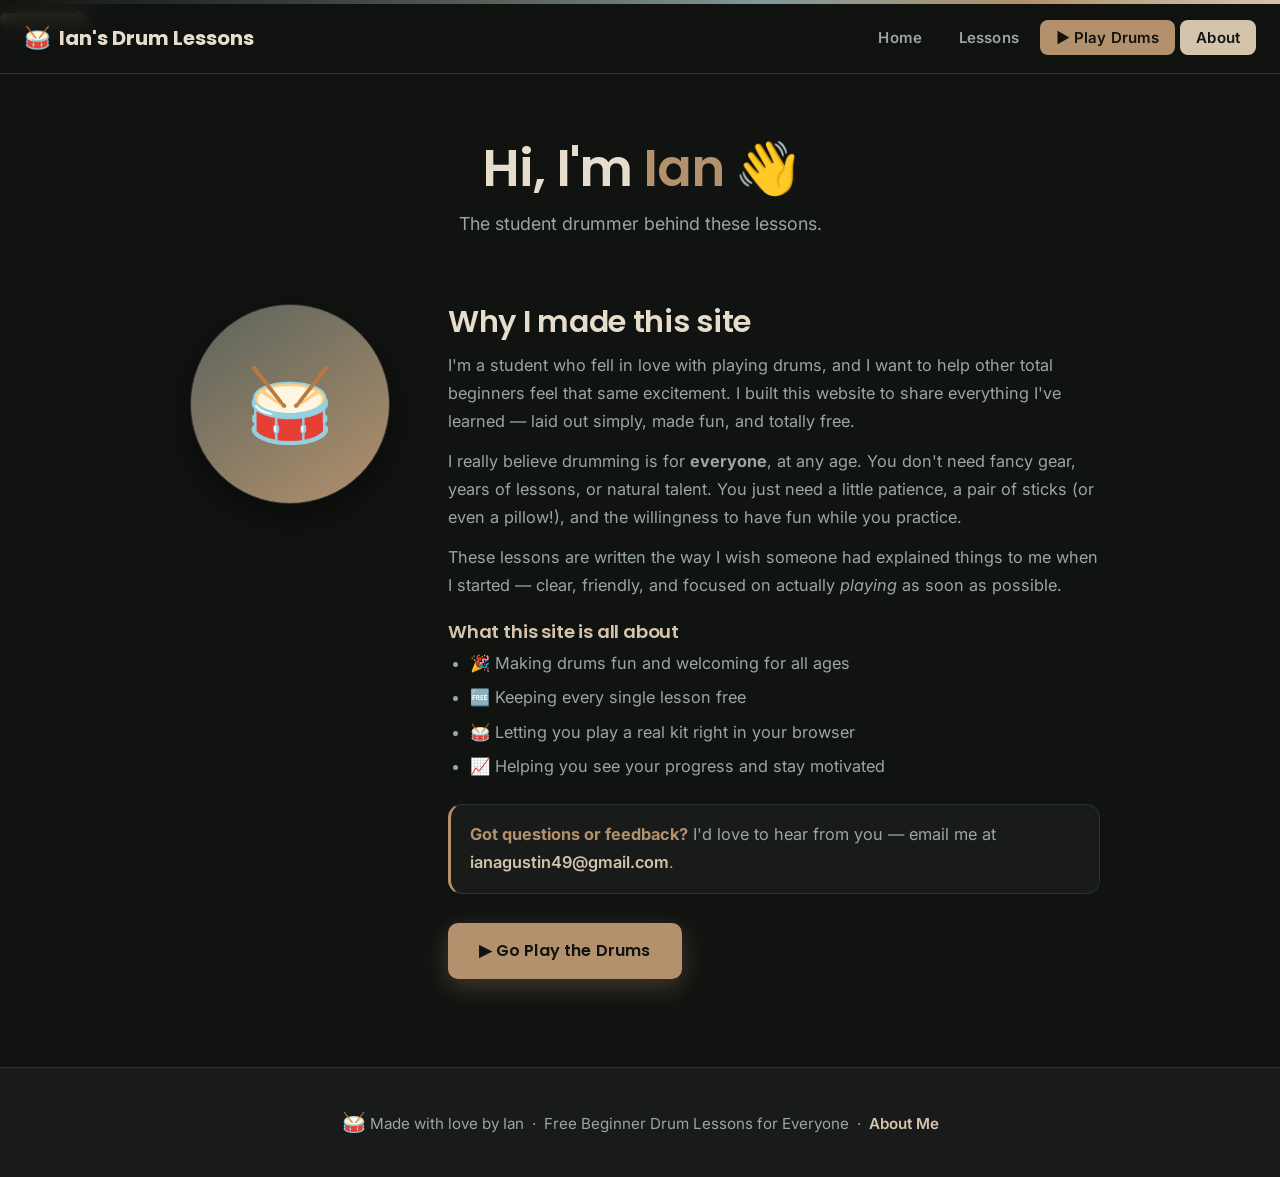
==== commit 6f15f1e9: "Refine theme to professional drum-kit palette + scroll drumstick - Replace bright rainbow/childish l" ====
--- a/about.html
+++ b/about.html
@@ -8,10 +8,13 @@
   <link rel="stylesheet" href="css/style.css" />
   <link rel="preconnect" href="https://fonts.googleapis.com" />
   <link rel="preconnect" href="https://fonts.gstatic.com" crossorigin />
-  <link href="https://fonts.googleapis.com/css2?family=Baloo+2:wght@500;700;800&family=Nunito:wght@400;600;700;800&display=swap" rel="stylesheet" />
+  <link href="https://fonts.googleapis.com/css2?family=Poppins:wght@400;500;600;700&family=Inter:wght@400;500;600&display=swap" rel="stylesheet" />
 </head>
 <body>
   <div class="rainbow-strip"></div>
+  <div class="scroll-track" aria-hidden="true">
+    <div class="scroll-stick"><span class="shaft"></span><span class="tip"></span></div>
+  </div>
 
   <header class="site-header">
     <nav class="nav">
--- a/css/style.css
+++ b/css/style.css
@@ -1,376 +1,336 @@
 /* =========================================================
-   Ian's Beginner Drum Lessons — Fun & Energetic Theme
-   All-ages, rainbow palette, playful and bright
+   Ian's Beginner Drum Lessons — Refined Theme
+   Palette: Khaki Shade, Pale Brown, Blue Surf, Woodland
+   Moss, Jet Set, Dark Tone Ink. Professional & warm.
    ========================================================= */
 
 *, *::before, *::after { box-sizing: border-box; margin: 0; padding: 0; }
 
 :root {
-  /* Rainbow palette */
-  --red:    #ff5757;
-  --orange: #ff914d;
-  --yellow: #ffd93d;
-  --green:  #4dd599;
-  --teal:   #2ec4d6;
-  --blue:   #4d8bff;
-  --purple: #9b5de5;
-  --pink:   #ff5da2;
-
-  --bg:        #fff9f0;
-  --bg-soft:   #fff3e6;
-  --surface:   #ffffff;
-  --ink:       #2b2440;
-  --ink-soft:  #6b6480;
-  --border:    #ece4f5;
-
-  --font-head: 'Baloo 2', 'Trebuchet MS', sans-serif;
-  --font-body: 'Nunito', 'Segoe UI', sans-serif;
-
-  --radius:  18px;
-  --radius-lg: 28px;
-  --shadow: 0 10px 30px rgba(155, 93, 229, 0.12);
-  --shadow-hover: 0 16px 40px rgba(155, 93, 229, 0.22);
-
-  --rainbow: linear-gradient(90deg, var(--red), var(--orange), var(--yellow), var(--green), var(--teal), var(--blue), var(--purple), var(--pink));
+  /* Core palette from the reference image */
+  --khaki:   #d4c4ac;   /* Khaki Shade  */
+  --brown:   #b2916c;   /* Pale Brown   */
+  --surf:    #829a9a;   /* Blue Surf    */
+  --moss:    #5b635d;   /* Woodland Moss*/
+  --jet:     #303736;   /* Jet Set      */
+  --ink:     #111311;   /* Dark Tone Ink*/
+
+  /* Roles */
+  --bg:        var(--ink);
+  --bg-soft:   #181b1a;
+  --surface:   #1d2120;
+  --surface-2: var(--jet);
+  --text:      #e7ddcd;
+  --text-soft: #9aa6a3;
+  --border:    #2c3231;
+  --accent:    var(--brown);
+  --accent-2:  var(--surf);
+
+  /* Legacy accent names remapped to the new palette so the
+     existing per-lesson/level coloring stays cohesive. */
+  --red:    #b2916c;
+  --orange: #c4a079;
+  --yellow: #d4c4ac;
+  --green:  #6f7d72;
+  --teal:   #829a9a;
+  --blue:   #6d8585;
+  --purple: #8a7355;
+  --pink:   #a87f63;
+
+  --font-head: 'Poppins', 'Segoe UI', sans-serif;
+  --font-body: 'Inter', 'Segoe UI', sans-serif;
+
+  --radius: 14px;
+  --radius-lg: 22px;
+  --shadow: 0 12px 34px rgba(0, 0, 0, 0.45);
+  --shadow-hover: 0 18px 44px rgba(0, 0, 0, 0.55);
+
+  --band: linear-gradient(90deg, var(--ink), var(--jet), var(--moss), var(--surf), var(--brown), var(--khaki));
 }
 
 html { scroll-behavior: smooth; }
 
 body {
   background: var(--bg);
-  color: var(--ink);
+  color: var(--text);
   font-family: var(--font-body);
-  font-size: 1.05rem;
+  font-size: 1.02rem;
   line-height: 1.7;
   overflow-x: hidden;
-}
-
-a { color: var(--purple); text-decoration: none; font-weight: 700; }
-a:hover { text-decoration: underline; }
+  -webkit-font-smoothing: antialiased;
+}
+
+a { color: var(--khaki); text-decoration: none; font-weight: 600; transition: color 0.2s; }
+a:hover { color: var(--brown); text-decoration: none; }
 
 .container { max-width: 1140px; margin: 0 auto; padding: 0 1.5rem; }
-.section { padding: 5rem 0; }
+.section { padding: 5.5rem 0; }
 .bg-soft { background: var(--bg-soft); }
 
-h1, h2, h3 { font-family: var(--font-head); line-height: 1.15; }
-
-/* Rainbow top strip on every page */
-.rainbow-strip { height: 8px; background: var(--rainbow); }
-
-/* =====================  NAV  ===================== */
+h1, h2, h3, h4 { font-family: var(--font-head); line-height: 1.18; font-weight: 600; letter-spacing: -0.01em; }
+
+.rainbow-strip { height: 4px; background: var(--band); }
+
+/* Subtle scroll-reveal */
+.reveal { opacity: 0; transform: translateY(24px); transition: opacity 0.6s ease, transform 0.6s ease; }
+.reveal.in { opacity: 1; transform: none; }
+
+/* ============ SCROLL DRUMSTICK ============ */
+.scroll-track {
+  position: fixed; top: 4px; left: 0; right: 0; height: 30px; z-index: 150;
+  pointer-events: none;
+}
+.scroll-stick {
+  position: absolute; top: 9px; left: 0; width: 84px; height: 12px;
+  transform-origin: 50% 50%; will-change: transform, left;
+}
+.scroll-stick .shaft {
+  position: absolute; inset: 0; border-radius: 7px;
+  background: linear-gradient(180deg, var(--khaki), var(--brown) 55%, #7c6044);
+  box-shadow: 0 3px 8px rgba(0,0,0,0.5);
+}
+.scroll-stick .tip {
+  position: absolute; right: -3px; top: -2px; width: 16px; height: 16px;
+  border-radius: 50%;
+  background: radial-gradient(circle at 35% 35%, var(--khaki), var(--brown));
+  box-shadow: 0 2px 6px rgba(0,0,0,0.5);
+}
+
+/* ============ NAV ============ */
 .site-header {
   position: sticky; top: 0; z-index: 200;
-  background: rgba(255, 249, 240, 0.92);
-  backdrop-filter: blur(10px);
-  border-bottom: 2px solid var(--border);
-}
-.nav {
-  display: flex; align-items: center; justify-content: space-between;
-  padding: 0.9rem 1.5rem;
-}
+  background: rgba(17, 19, 17, 0.82);
+  backdrop-filter: blur(12px);
+  border-bottom: 1px solid var(--border);
+}
+.nav { display: flex; align-items: center; justify-content: space-between; padding: 1rem 1.5rem; }
 .logo {
-  font-family: var(--font-head); font-size: 1.4rem; font-weight: 800;
-  color: var(--ink); display: flex; align-items: center; gap: 0.4rem;
-}
-.logo:hover { text-decoration: none; }
-.logo .logo-emoji { font-size: 1.6rem; animation: wiggle 2.5s ease-in-out infinite; display: inline-block; }
-@keyframes wiggle { 0%,100% { transform: rotate(-8deg); } 50% { transform: rotate(8deg); } }
-
-.nav-links { list-style: none; display: flex; gap: 0.5rem; align-items: center; }
+  font-family: var(--font-head); font-size: 1.25rem; font-weight: 700;
+  color: var(--text); display: flex; align-items: center; gap: 0.5rem; letter-spacing: 0;
+}
+.logo:hover { color: var(--text); }
+.logo .logo-emoji { font-size: 1.35rem; }
+
+.nav-links { list-style: none; display: flex; gap: 0.3rem; align-items: center; }
 .nav-links a {
-  color: var(--ink-soft); font-weight: 800; font-size: 0.98rem;
-  padding: 0.5rem 1rem; border-radius: 999px; transition: all 0.2s;
-}
-.nav-links a:hover { color: var(--ink); background: var(--bg-soft); text-decoration: none; }
-.nav-links a.active { color: #fff; background: var(--purple); }
-.nav-links a.play-link { color: #fff; background: var(--pink); }
-.nav-links a.play-link:hover { background: var(--red); }
-
-.hamburger {
-  display: none; background: none; border: none; font-size: 1.7rem;
-  color: var(--ink); cursor: pointer;
-}
-
-/* =====================  BUTTONS  ===================== */
+  color: var(--text-soft); font-weight: 600; font-size: 0.94rem;
+  padding: 0.5rem 1rem; border-radius: 8px; transition: all 0.2s; letter-spacing: 0.01em;
+}
+.nav-links a:hover { color: var(--text); background: var(--surface); }
+.nav-links a.active { color: var(--ink); background: var(--khaki); }
+.nav-links a.play-link { color: var(--ink); background: var(--brown); }
+.nav-links a.play-link:hover { background: var(--khaki); color: var(--ink); }
+
+.hamburger { display: none; background: none; border: none; font-size: 1.6rem; color: var(--text); cursor: pointer; }
+
+/* ============ BUTTONS ============ */
 .btn {
   display: inline-flex; align-items: center; gap: 0.5rem;
-  padding: 0.9rem 2rem; border-radius: 999px;
-  font-family: var(--font-head); font-size: 1.1rem; font-weight: 800;
-  cursor: pointer; border: none; transition: transform 0.15s, box-shadow 0.15s;
-  text-decoration: none;
-}
-.btn:hover { transform: translateY(-3px) scale(1.02); text-decoration: none; }
-.btn:active { transform: translateY(-1px) scale(0.99); }
-.btn-primary { background: var(--pink); color: #fff; box-shadow: 0 8px 0 #d83b80; }
-.btn-primary:hover { box-shadow: 0 11px 0 #d83b80; }
-.btn-primary:active { box-shadow: 0 4px 0 #d83b80; }
-.btn-sun { background: var(--yellow); color: var(--ink); box-shadow: 0 8px 0 #d9b500; }
-.btn-sun:hover { box-shadow: 0 11px 0 #d9b500; }
-.btn-outline { background: #fff; color: var(--purple); border: 3px solid var(--purple); }
-
-/* =====================  HERO  ===================== */
+  padding: 0.85rem 1.9rem; border-radius: 10px;
+  font-family: var(--font-head); font-size: 1rem; font-weight: 600;
+  cursor: pointer; border: 1px solid transparent; transition: all 0.2s; text-decoration: none;
+  letter-spacing: 0.01em;
+}
+.btn:hover { transform: translateY(-2px); text-decoration: none; }
+.btn-primary { background: var(--brown); color: var(--ink); box-shadow: 0 8px 24px rgba(178, 145, 108, 0.3); }
+.btn-primary:hover { background: var(--khaki); color: var(--ink); box-shadow: 0 12px 30px rgba(178, 145, 108, 0.4); }
+.btn-sun { background: transparent; color: var(--khaki); border-color: var(--moss); }
+.btn-sun:hover { background: var(--surface); color: var(--khaki); }
+.btn-outline { background: transparent; color: var(--surf); border: 1px solid var(--surf); }
+.btn-outline:hover { background: var(--surf); color: var(--ink); }
+
+/* ============ HERO ============ */
 .hero {
-  position: relative;
-  display: grid; grid-template-columns: 1.1fr 1fr; gap: 2rem; align-items: center;
-  padding: 4rem 1.5rem; max-width: 1140px; margin: 0 auto;
-}
-.hero-content h1 {
-  font-size: clamp(2.4rem, 6vw, 4.2rem); font-weight: 800; margin-bottom: 1rem;
-}
-.hero-content h1 .grad {
-  background: var(--rainbow); -webkit-background-clip: text; background-clip: text;
-  -webkit-text-fill-color: transparent;
-}
-.hero-content p { font-size: 1.2rem; color: var(--ink-soft); margin-bottom: 1.8rem; max-width: 480px; }
+  position: relative; display: grid; grid-template-columns: 1.05fr 1fr; gap: 3rem; align-items: center;
+  padding: 5rem 1.5rem; max-width: 1140px; margin: 0 auto;
+}
+.hero-content h1 { font-size: clamp(2.4rem, 6vw, 4rem); font-weight: 700; margin-bottom: 1.2rem; letter-spacing: -0.02em; }
+.hero-content h1 .grad { color: var(--brown); }
+.hero-content p { font-size: 1.15rem; color: var(--text-soft); margin-bottom: 2rem; max-width: 480px; }
 .hero-btns { display: flex; gap: 1rem; flex-wrap: wrap; }
-.hero-note { margin-top: 1.2rem; font-size: 0.95rem; color: var(--ink-soft); font-weight: 700; }
-
-/* floating confetti dots */
-.confetti { position: absolute; border-radius: 50%; opacity: 0.7; animation: float 6s ease-in-out infinite; z-index: -1; }
-
-@keyframes float { 0%,100% { transform: translateY(0); } 50% { transform: translateY(-18px); } }
-
-/* =====================  PLAYABLE DRUM KIT  ===================== */
+.hero-note { margin-top: 1.4rem; font-size: 0.92rem; color: var(--text-soft); }
+
+/* (confetti removed for a cleaner, professional feel) */
+.confetti { display: none; }
+
+/* ============ PLAYABLE DRUM KIT ============ */
 .kit-stage {
-  position: relative; background: var(--surface); border-radius: var(--radius-lg);
-  box-shadow: var(--shadow); padding: 1.5rem; min-height: 340px;
+  position: relative; background: radial-gradient(circle at 50% 30%, var(--jet), var(--ink));
+  border: 1px solid var(--border); border-radius: var(--radius-lg);
+  box-shadow: var(--shadow); padding: 1.6rem; min-height: 340px;
   display: flex; align-items: center; justify-content: center;
 }
 .kit-wrap { position: relative; width: 100%; max-width: 460px; }
-
-/* Each drum/cymbal pad */
 .pad {
   position: absolute; border: none; cursor: pointer; padding: 0;
   display: flex; align-items: flex-end; justify-content: center;
-  font-family: var(--font-head); font-weight: 800; color: rgba(255,255,255,0.95);
-  font-size: 0.72rem; padding-bottom: 0.4rem; user-select: none;
-  transition: transform 0.06s ease, filter 0.06s ease;
-  -webkit-tap-highlight-color: transparent;
-}
-.pad:focus-visible { outline: 3px dashed var(--ink); outline-offset: 3px; }
-.pad.cymbal { border-radius: 50%; box-shadow: inset 0 -6px 12px rgba(0,0,0,0.18); }
-.pad.drum   { border-radius: 50%; box-shadow: inset 0 -10px 18px rgba(0,0,0,0.22); }
+  font-family: var(--font-head); font-weight: 600; color: rgba(17,19,17,0.85);
+  font-size: 0.7rem; padding-bottom: 0.4rem; user-select: none;
+  transition: transform 0.06s ease, filter 0.06s ease; -webkit-tap-highlight-color: transparent;
+}
+.pad:focus-visible { outline: 2px dashed var(--khaki); outline-offset: 3px; }
+.pad.cymbal { border-radius: 50%; box-shadow: inset 0 -6px 14px rgba(0,0,0,0.35), 0 6px 16px rgba(0,0,0,0.4); }
+.pad.drum   { border-radius: 50%; box-shadow: inset 0 -10px 22px rgba(0,0,0,0.4), 0 8px 20px rgba(0,0,0,0.45); }
 .pad .key-hint {
-  position: absolute; top: 6px; left: 50%; transform: translateX(-50%);
-  background: rgba(0,0,0,0.25); border-radius: 6px; padding: 1px 6px;
-  font-size: 0.68rem; letter-spacing: 0.5px;
+  position: absolute; top: 7px; left: 50%; transform: translateX(-50%);
+  background: rgba(17,19,17,0.4); color: var(--khaki); border-radius: 5px; padding: 1px 6px;
+  font-size: 0.66rem; letter-spacing: 0.5px;
 }
 .pad.hit { animation: padhit 0.18s ease; }
-@keyframes padhit { 0% { transform: scale(0.9); filter: brightness(1.4); } 100% { transform: scale(1); filter: brightness(1); } }
-
-/* glowing ring when hit */
-.pad-ring {
-  position: absolute; border-radius: 50%; pointer-events: none;
-  border: 3px solid #fff; opacity: 0;
-}
+@keyframes padhit { 0% { transform: scale(0.9); filter: brightness(1.35); } 100% { transform: scale(1); filter: brightness(1); } }
+.pad-ring { position: absolute; border-radius: 50%; pointer-events: none; border: 2px solid var(--khaki); opacity: 0; }
 .pad-ring.go { animation: ring 0.5s ease-out; }
-@keyframes ring { 0% { opacity: 0.9; transform: scale(0.6); } 100% { opacity: 0; transform: scale(1.6); } }
-
-/* The animated drumsticks */
+@keyframes ring { 0% { opacity: 0.8; transform: scale(0.6); } 100% { opacity: 0; transform: scale(1.6); } }
+
 .stick {
   position: absolute; width: 8px; height: 120px; border-radius: 6px;
-  background: linear-gradient(180deg, #f7c873, #c98b3a);
+  background: linear-gradient(180deg, var(--khaki), #8a6b48);
   transform-origin: bottom center; pointer-events: none; z-index: 5;
-  box-shadow: 0 3px 6px rgba(0,0,0,0.18);
+  box-shadow: 0 3px 6px rgba(0,0,0,0.4);
   transition: left 0.12s ease, top 0.12s ease, transform 0.09s ease;
 }
-.stick::after { /* tip */
-  content: ''; position: absolute; top: -4px; left: -2px; width: 12px; height: 12px;
-  border-radius: 50%; background: #f7d9a0;
-}
-
-.kit-hint { text-align: center; margin-top: 1rem; color: var(--ink-soft); font-weight: 700; font-size: 0.95rem; }
-
-/* =====================  GENERIC CARDS / SECTIONS  ===================== */
-.section-title { text-align: center; font-size: clamp(1.9rem, 4vw, 2.8rem); font-weight: 800; margin-bottom: 0.6rem; }
-.section-sub { text-align: center; color: var(--ink-soft); font-size: 1.1rem; margin-bottom: 3rem; }
+.stick::after { content: ''; position: absolute; top: -4px; left: -2px; width: 12px; height: 12px; border-radius: 50%; background: var(--khaki); }
+
+.kit-hint { text-align: center; margin-top: 1.2rem; color: var(--text-soft); font-size: 0.95rem; }
+.kit-hint strong { color: var(--khaki); }
+
+/* ============ SECTIONS / CARDS ============ */
+.section-title { text-align: center; font-size: clamp(1.8rem, 4vw, 2.6rem); font-weight: 700; margin-bottom: 0.7rem; letter-spacing: -0.02em; }
+.section-sub { text-align: center; color: var(--text-soft); font-size: 1.08rem; margin-bottom: 3.2rem; max-width: 640px; margin-left: auto; margin-right: auto; }
 
 .cards { display: grid; grid-template-columns: repeat(auto-fit, minmax(220px, 1fr)); gap: 1.4rem; }
 .card {
-  background: var(--surface); border-radius: var(--radius); padding: 2rem 1.5rem;
-  text-align: center; box-shadow: var(--shadow); transition: transform 0.2s, box-shadow 0.2s;
-  border-bottom: 6px solid var(--c, var(--purple));
-}
-.card:hover { transform: translateY(-6px); box-shadow: var(--shadow-hover); }
+  background: var(--surface); border: 1px solid var(--border); border-radius: var(--radius);
+  padding: 2.2rem 1.6rem; text-align: center; transition: transform 0.25s, box-shadow 0.25s, border-color 0.25s;
+}
+.card:hover { transform: translateY(-5px); box-shadow: var(--shadow-hover); border-color: var(--moss); }
 .card-icon {
-  font-size: 2rem; width: 64px; height: 64px; margin: 0 auto 0.9rem;
-  display: flex; align-items: center; justify-content: center; border-radius: 50%;
-  background: var(--c, var(--purple)); color: #fff;
-}
-.card h3 { font-size: 1.25rem; margin-bottom: 0.4rem; }
-.card p { color: var(--ink-soft); font-size: 0.97rem; }
-
-/* =====================  ROADMAP (learning journey)  ===================== */
+  font-size: 1.5rem; width: 58px; height: 58px; margin: 0 auto 1rem;
+  display: flex; align-items: center; justify-content: center; border-radius: 12px;
+  background: var(--c, var(--brown)); color: var(--ink);
+}
+.card h3 { font-size: 1.2rem; margin-bottom: 0.5rem; color: var(--text); }
+.card p { color: var(--text-soft); font-size: 0.96rem; }
+
+/* ============ ROADMAP ============ */
 .roadmap { position: relative; max-width: 760px; margin: 0 auto; }
-.roadmap::before {
-  content: ''; position: absolute; left: 31px; top: 10px; bottom: 10px; width: 5px;
-  background: var(--rainbow); border-radius: 4px;
-}
-.road-step { position: relative; display: flex; gap: 1.4rem; padding: 0.8rem 0 1.8rem; align-items: flex-start; }
+.roadmap::before { content: ''; position: absolute; left: 31px; top: 10px; bottom: 10px; width: 3px; background: linear-gradient(var(--moss), var(--brown)); border-radius: 4px; }
+.road-step { position: relative; display: flex; gap: 1.5rem; padding: 0.8rem 0 1.8rem; align-items: flex-start; }
 .road-dot {
   flex-shrink: 0; width: 66px; height: 66px; border-radius: 50%; z-index: 1;
-  display: flex; align-items: center; justify-content: center; font-size: 1.6rem;
-  background: var(--surface); border: 5px solid var(--c, var(--purple));
-  box-shadow: var(--shadow); font-weight: 800;
-}
-.road-body {
-  background: var(--surface); border-radius: var(--radius); padding: 1.2rem 1.5rem;
-  box-shadow: var(--shadow); flex: 1; border-left: 6px solid var(--c, var(--purple));
-}
+  display: flex; align-items: center; justify-content: center; font-size: 1.5rem;
+  background: var(--surface); border: 2px solid var(--c, var(--brown)); box-shadow: var(--shadow); color: var(--khaki);
+}
+.road-body { background: var(--surface); border: 1px solid var(--border); border-radius: var(--radius); padding: 1.3rem 1.6rem; flex: 1; border-left: 3px solid var(--c, var(--brown)); }
 .road-body .level-tag {
-  display: inline-block; font-family: var(--font-head); font-weight: 800; font-size: 0.78rem;
-  color: #fff; background: var(--c, var(--purple)); padding: 0.15rem 0.7rem; border-radius: 999px;
-  margin-bottom: 0.4rem; text-transform: uppercase; letter-spacing: 0.5px;
-}
-.road-body h3 { font-size: 1.25rem; margin-bottom: 0.3rem; }
-.road-body p { color: var(--ink-soft); font-size: 0.97rem; }
-
-/* =====================  PAGE HERO (inner pages)  ===================== */
-.page-hero { text-align: center; padding: 3.5rem 1.5rem 3rem; }
-.page-hero h1 { font-size: clamp(2.1rem, 5vw, 3.4rem); margin-bottom: 0.6rem; }
-.page-hero h1 .grad { background: var(--rainbow); -webkit-background-clip: text; background-clip: text; -webkit-text-fill-color: transparent; }
-.page-hero p { color: var(--ink-soft); font-size: 1.15rem; max-width: 600px; margin: 0 auto; }
-
-/* =====================  METRONOME  ===================== */
-.metronome {
-  background: var(--surface); border-radius: var(--radius-lg); box-shadow: var(--shadow);
-  padding: 2rem; max-width: 460px; margin: 0 auto; text-align: center;
-}
-.metronome h3 { font-size: 1.5rem; margin-bottom: 1rem; }
-.metro-bpm { font-family: var(--font-head); font-size: 3.5rem; font-weight: 800; color: var(--purple); line-height: 1; }
-.metro-bpm span { font-size: 1rem; color: var(--ink-soft); }
-.metro-slider { width: 100%; margin: 1.2rem 0; accent-color: var(--pink); height: 8px; }
+  display: inline-block; font-family: var(--font-head); font-weight: 600; font-size: 0.74rem;
+  color: var(--ink); background: var(--c, var(--brown)); padding: 0.2rem 0.75rem; border-radius: 6px;
+  margin-bottom: 0.5rem; text-transform: uppercase; letter-spacing: 0.06em;
+}
+.road-body h3 { font-size: 1.2rem; margin-bottom: 0.3rem; color: var(--text); }
+.road-body p { color: var(--text-soft); font-size: 0.96rem; }
+
+/* ============ PAGE HERO ============ */
+.page-hero { text-align: center; padding: 4rem 1.5rem 3rem; }
+.page-hero h1 { font-size: clamp(2.1rem, 5vw, 3.2rem); margin-bottom: 0.7rem; letter-spacing: -0.02em; }
+.page-hero h1 .grad { color: var(--brown); }
+.page-hero p { color: var(--text-soft); font-size: 1.12rem; max-width: 620px; margin: 0 auto; }
+
+/* ============ METRONOME ============ */
+.metronome { background: var(--surface); border: 1px solid var(--border); border-radius: var(--radius-lg); box-shadow: var(--shadow); padding: 2.2rem; max-width: 460px; margin: 0 auto; text-align: center; }
+.metronome h3 { font-size: 1.4rem; margin-bottom: 1.2rem; color: var(--text); }
+.metro-bpm { font-family: var(--font-head); font-size: 3.4rem; font-weight: 700; color: var(--brown); line-height: 1; }
+.metro-bpm span { font-size: 0.95rem; color: var(--text-soft); font-weight: 400; }
+.metro-slider { width: 100%; margin: 1.3rem 0; accent-color: var(--brown); height: 6px; }
 .metro-controls { display: flex; gap: 0.6rem; justify-content: center; align-items: center; flex-wrap: wrap; }
-.metro-controls button {
-  font-family: var(--font-head); font-weight: 800; font-size: 1rem; cursor: pointer;
-  border: none; border-radius: 999px; padding: 0.6rem 1.2rem; transition: transform 0.1s;
-}
-.metro-controls button:hover { transform: scale(1.05); }
-.btn-step { background: var(--bg-soft); color: var(--ink); width: 46px; height: 46px; padding: 0; font-size: 1.4rem; }
-.btn-go { background: var(--green); color: #fff; min-width: 120px; }
-.btn-go.playing { background: var(--red); }
-.metro-lights { display: flex; gap: 0.6rem; justify-content: center; margin: 1.4rem 0 0.5rem; }
-.metro-lights .dot {
-  width: 22px; height: 22px; border-radius: 50%; background: var(--border);
-  transition: all 0.05s;
-}
-.metro-lights .dot.on { background: var(--yellow); transform: scale(1.3); box-shadow: 0 0 14px var(--yellow); }
-.metro-lights .dot.beat1.on { background: var(--pink); box-shadow: 0 0 14px var(--pink); }
-
-/* =====================  LESSONS PAGE  ===================== */
+.metro-controls button { font-family: var(--font-head); font-weight: 600; font-size: 1rem; cursor: pointer; border: none; border-radius: 8px; padding: 0.6rem 1.2rem; transition: transform 0.1s, filter 0.2s; }
+.metro-controls button:hover { transform: scale(1.04); }
+.btn-step { background: var(--surface-2); color: var(--khaki); width: 46px; height: 46px; padding: 0; font-size: 1.4rem; }
+.btn-go { background: var(--surf); color: var(--ink); min-width: 120px; }
+.btn-go.playing { background: var(--brown); }
+.metro-lights { display: flex; gap: 0.6rem; justify-content: center; margin: 1.5rem 0 0.5rem; }
+.metro-lights .dot { width: 20px; height: 20px; border-radius: 50%; background: var(--border); transition: all 0.05s; }
+.metro-lights .dot.on { background: var(--surf); transform: scale(1.25); box-shadow: 0 0 12px var(--surf); }
+.metro-lights .dot.beat1.on { background: var(--brown); box-shadow: 0 0 12px var(--brown); }
+.sound-status { font-size: 0.85rem; color: var(--text-soft); margin-top: 0.6rem; }
+
+/* ============ LESSONS ============ */
 .progress-banner {
-  background: var(--surface); border-radius: var(--radius); box-shadow: var(--shadow);
-  padding: 1.4rem 1.6rem; margin-bottom: 2.5rem; display: flex; align-items: center;
-  gap: 1.2rem; flex-wrap: wrap; justify-content: space-between;
-}
-.progress-banner .ptext { font-family: var(--font-head); font-weight: 800; font-size: 1.1rem; }
-.progress-bar-outer { flex: 1; min-width: 200px; height: 16px; background: var(--bg-soft); border-radius: 999px; overflow: hidden; }
-.progress-bar-inner { height: 100%; width: 0; background: var(--rainbow); border-radius: 999px; transition: width 0.4s ease; }
-.reset-progress { background: none; border: 2px solid var(--border); color: var(--ink-soft); border-radius: 999px; padding: 0.3rem 0.9rem; font-weight: 700; cursor: pointer; font-size: 0.85rem; }
-
-.level-group { margin-bottom: 3rem; }
-.level-heading { display: flex; align-items: center; gap: 0.8rem; margin-bottom: 1.4rem; }
-.level-heading .lv-badge {
-  font-family: var(--font-head); font-weight: 800; color: #fff; background: var(--c, var(--purple));
-  padding: 0.3rem 1rem; border-radius: 999px; font-size: 0.9rem; text-transform: uppercase;
-}
-.level-heading h2 { font-size: 1.6rem; }
-
-.lesson-article {
-  background: var(--surface); border-radius: var(--radius); box-shadow: var(--shadow);
-  margin-bottom: 1.4rem; overflow: hidden; scroll-margin-top: 90px;
-  border-left: 8px solid var(--c, var(--purple));
-}
-.lesson-top {
-  display: flex; align-items: center; gap: 1rem; padding: 1.2rem 1.5rem;
-  cursor: pointer; user-select: none;
-}
+  background: var(--surface); border: 1px solid var(--border); border-radius: var(--radius); box-shadow: var(--shadow);
+  padding: 1.4rem 1.6rem; margin-bottom: 2.5rem; display: flex; align-items: center; gap: 1.2rem; flex-wrap: wrap; justify-content: space-between;
+}
+.progress-banner .ptext { font-family: var(--font-head); font-weight: 600; font-size: 1.05rem; color: var(--text); }
+.progress-bar-outer { flex: 1; min-width: 200px; height: 12px; background: var(--bg); border: 1px solid var(--border); border-radius: 999px; overflow: hidden; }
+.progress-bar-inner { height: 100%; width: 0; background: linear-gradient(90deg, var(--moss), var(--surf), var(--brown), var(--khaki)); border-radius: 999px; transition: width 0.4s ease; }
+.reset-progress { background: none; border: 1px solid var(--border); color: var(--text-soft); border-radius: 8px; padding: 0.35rem 0.9rem; font-weight: 600; cursor: pointer; font-size: 0.85rem; transition: all 0.2s; }
+.reset-progress:hover { color: var(--text); border-color: var(--moss); }
+
+.level-group { margin-bottom: 3.5rem; }
+.level-heading { display: flex; align-items: center; gap: 0.9rem; margin-bottom: 1.5rem; flex-wrap: wrap; }
+.level-heading .lv-badge { font-family: var(--font-head); font-weight: 600; color: var(--ink); background: var(--c, var(--brown)); padding: 0.3rem 1rem; border-radius: 8px; font-size: 0.85rem; text-transform: uppercase; letter-spacing: 0.04em; }
+.level-heading h2 { font-size: 1.5rem; color: var(--text); }
+
+.lesson-article { background: var(--surface); border: 1px solid var(--border); border-radius: var(--radius); margin-bottom: 1.2rem; overflow: hidden; scroll-margin-top: 90px; border-left: 3px solid var(--c, var(--brown)); }
+.lesson-top { display: flex; align-items: center; gap: 1rem; padding: 1.2rem 1.5rem; cursor: pointer; user-select: none; }
 .lesson-check {
-  flex-shrink: 0; width: 34px; height: 34px; border-radius: 50%;
-  border: 3px solid var(--c, var(--purple)); background: #fff; cursor: pointer;
-  display: flex; align-items: center; justify-content: center; font-size: 1.1rem;
-  color: #fff; transition: background 0.2s;
-}
-.lesson-check.done { background: var(--c, var(--green)); border-color: var(--c, var(--green)); }
-.lesson-top h3 { flex: 1; font-size: 1.2rem; }
-.lesson-top .chevron { color: var(--ink-soft); font-size: 1.2rem; transition: transform 0.25s; }
+  flex-shrink: 0; width: 30px; height: 30px; border-radius: 50%; border: 2px solid var(--c, var(--brown));
+  background: transparent; cursor: pointer; display: flex; align-items: center; justify-content: center;
+  font-size: 1rem; color: var(--ink); transition: background 0.2s;
+}
+.lesson-check.done { background: var(--c, var(--surf)); border-color: var(--c, var(--surf)); }
+.lesson-top h3 { flex: 1; font-size: 1.15rem; color: var(--text); }
+.lesson-top .chevron { color: var(--text-soft); font-size: 1.1rem; transition: transform 0.25s; }
 .lesson-article.open .chevron { transform: rotate(180deg); }
 
 .lesson-body { padding: 0 1.5rem; max-height: 0; overflow: hidden; transition: max-height 0.35s ease, padding 0.35s ease; }
 .lesson-article.open .lesson-body { padding: 0 1.5rem 1.8rem; max-height: 2600px; }
 .lesson-body > * { margin-top: 1rem; }
-.lesson-body h4 { font-family: var(--font-head); font-size: 1.1rem; color: var(--purple); }
-.lesson-body ul, .lesson-body ol { padding-left: 1.4rem; color: var(--ink-soft); }
+.lesson-body p, .lesson-body li { color: var(--text-soft); }
+.lesson-body h4 { font-family: var(--font-head); font-size: 1.05rem; color: var(--khaki); font-weight: 600; }
+.lesson-body ul, .lesson-body ol { padding-left: 1.4rem; }
 .lesson-body li { margin-bottom: 0.35rem; }
-.lesson-body strong { color: var(--ink); }
-.lesson-body code {
-  font-family: 'Courier New', monospace; background: var(--bg-soft); padding: 0.15rem 0.5rem;
-  border-radius: 6px; color: var(--purple); font-weight: 700; letter-spacing: 1px;
-}
-
-.tip-box { background: var(--bg-soft); border-radius: var(--radius); padding: 1rem 1.2rem; border-left: 5px solid var(--yellow); }
-.tip-box strong { color: var(--orange); }
-
-/* video embed slot */
-.video-frame {
-  position: relative; padding-bottom: 56.25%; height: 0; border-radius: var(--radius);
-  overflow: hidden; background: var(--bg-soft); box-shadow: inset 0 0 0 2px var(--border);
-}
+.lesson-body strong { color: var(--text); }
+.lesson-body code { font-family: 'Courier New', monospace; background: var(--bg); border: 1px solid var(--border); padding: 0.15rem 0.5rem; border-radius: 6px; color: var(--khaki); font-weight: 600; letter-spacing: 1px; }
+
+.tip-box { background: var(--bg-soft); border: 1px solid var(--border); border-radius: var(--radius); padding: 1rem 1.2rem; border-left: 3px solid var(--brown); color: var(--text-soft); }
+.tip-box strong { color: var(--brown); }
+
+.video-frame { position: relative; padding-bottom: 56.25%; height: 0; border-radius: var(--radius); overflow: hidden; background: var(--bg); border: 1px solid var(--border); }
 .video-frame iframe { position: absolute; inset: 0; width: 100%; height: 100%; border: 0; }
-.video-placeholder {
-  position: absolute; inset: 0; display: flex; flex-direction: column; align-items: center;
-  justify-content: center; color: var(--ink-soft); gap: 0.4rem; text-align: center; padding: 1rem;
-}
-.video-placeholder .vp-icon { font-size: 2.4rem; }
-
-/* play-along beat buttons */
+.video-placeholder { position: absolute; inset: 0; display: flex; flex-direction: column; align-items: center; justify-content: center; color: var(--text-soft); gap: 0.4rem; text-align: center; padding: 1rem; }
+.video-placeholder .vp-icon { font-size: 2.2rem; }
+
 .beat-buttons { display: flex; gap: 0.6rem; flex-wrap: wrap; }
-.beat-btn {
-  font-family: var(--font-head); font-weight: 800; border: none; cursor: pointer;
-  border-radius: 999px; padding: 0.6rem 1.3rem; color: #fff; background: var(--c, var(--blue));
-  transition: transform 0.1s; font-size: 0.95rem;
-}
-.beat-btn:hover { transform: scale(1.05); }
+.beat-btn { font-family: var(--font-head); font-weight: 600; border: none; cursor: pointer; border-radius: 8px; padding: 0.6rem 1.3rem; color: var(--ink); background: var(--c, var(--surf)); transition: transform 0.1s, filter 0.2s; font-size: 0.94rem; }
+.beat-btn:hover { transform: scale(1.04); }
 .beat-btn.playing { animation: pulseBtn 0.4s ease infinite alternate; }
-@keyframes pulseBtn { from { filter: brightness(1); } to { filter: brightness(1.25); } }
-
-/* mini beat grid */
-.beat-grid { background: var(--bg-soft); border-radius: var(--radius); padding: 1.2rem; overflow-x: auto; }
+@keyframes pulseBtn { from { filter: brightness(1); } to { filter: brightness(1.2); } }
+
+.beat-grid { background: var(--bg); border: 1px solid var(--border); border-radius: var(--radius); padding: 1.2rem; overflow-x: auto; }
 .beat-row { display: flex; align-items: center; gap: 0.6rem; margin-bottom: 0.5rem; }
 .beat-row:last-child { margin-bottom: 0; }
-.part-label { min-width: 56px; font-weight: 800; font-size: 0.8rem; color: var(--ink-soft); text-transform: uppercase; }
+.part-label { min-width: 56px; font-weight: 600; font-size: 0.78rem; color: var(--text-soft); text-transform: uppercase; letter-spacing: 0.04em; }
 .beat-cells { display: flex; gap: 4px; }
-.beat-cell {
-  width: 36px; height: 36px; border-radius: 8px; border: 2px solid var(--border);
-  display: flex; align-items: center; justify-content: center; font-size: 0.72rem;
-  font-weight: 800; color: var(--border);
-}
-.beat-cell.on-hat { background: var(--teal); border-color: var(--teal); color: #fff; }
-.beat-cell.on-snare { background: var(--orange); border-color: var(--orange); color: #fff; }
-.beat-cell.on-bass { background: var(--red); border-color: var(--red); color: #fff; }
-
-/* =====================  ABOUT  ===================== */
+.beat-cell { width: 36px; height: 36px; border-radius: 7px; border: 1px solid var(--border); display: flex; align-items: center; justify-content: center; font-size: 0.7rem; font-weight: 600; color: var(--border); }
+.beat-cell.on-hat { background: var(--surf); border-color: var(--surf); color: var(--ink); }
+.beat-cell.on-snare { background: var(--brown); border-color: var(--brown); color: var(--ink); }
+.beat-cell.on-bass { background: var(--khaki); border-color: var(--khaki); color: var(--ink); }
+
+/* ============ ABOUT ============ */
 .about-grid { display: grid; grid-template-columns: 220px 1fr; gap: 3rem; align-items: start; max-width: 920px; margin: 0 auto; }
-.avatar-big {
-  width: 200px; height: 200px; border-radius: 50%; margin: 0 auto;
-  background: var(--rainbow); display: flex; align-items: center; justify-content: center;
-  font-size: 5rem; box-shadow: var(--shadow);
-}
-.about-text h2 { font-size: 2rem; margin-bottom: 0.8rem; }
-.about-text h3 { font-size: 1.2rem; color: var(--purple); margin: 1.2rem 0 0.4rem; }
-.about-text p { color: var(--ink-soft); margin-bottom: 0.8rem; }
-.about-text ul { padding-left: 1.4rem; color: var(--ink-soft); }
-.about-text li { margin-bottom: 0.35rem; }
-
-/* =====================  FOOTER  ===================== */
-.site-footer { background: var(--surface); border-top: 2px solid var(--border); padding: 2.2rem 1.5rem; text-align: center; color: var(--ink-soft); font-weight: 600; }
-.site-footer .foot-emoji { font-size: 1.3rem; }
-.site-footer a { color: var(--purple); }
-
-/* sound toggle floating */
-.sound-status { font-size: 0.85rem; color: var(--ink-soft); font-weight: 700; margin-top: 0.5rem; text-align: center; }
-
-/* =====================  RESPONSIVE  ===================== */
+.avatar-big { width: 200px; height: 200px; border-radius: 50%; margin: 0 auto; background: linear-gradient(145deg, var(--moss), var(--brown)); display: flex; align-items: center; justify-content: center; font-size: 4.5rem; box-shadow: var(--shadow); border: 1px solid var(--border); }
+.about-text h2 { font-size: 1.9rem; margin-bottom: 0.8rem; color: var(--text); }
+.about-text h3 { font-size: 1.15rem; color: var(--khaki); margin: 1.3rem 0 0.5rem; }
+.about-text p { color: var(--text-soft); margin-bottom: 0.8rem; }
+.about-text ul { padding-left: 1.4rem; color: var(--text-soft); }
+.about-text li { margin-bottom: 0.4rem; }
+
+/* ============ FOOTER ============ */
+.site-footer { background: var(--bg-soft); border-top: 1px solid var(--border); padding: 2.4rem 1.5rem; text-align: center; color: var(--text-soft); font-size: 0.95rem; }
+.site-footer .foot-emoji { font-size: 1.2rem; }
+.site-footer a { color: var(--khaki); }
+
+/* ============ RESPONSIVE ============ */
 @media (max-width: 860px) {
   .hero { grid-template-columns: 1fr; text-align: center; }
   .hero-content p { margin-left: auto; margin-right: auto; }
@@ -379,22 +339,20 @@
   .about-text ul { text-align: left; }
 }
 @media (max-width: 720px) {
-  .nav-links {
-    display: none; position: absolute; top: 100%; left: 0; right: 0; flex-direction: column;
-    background: var(--bg); border-bottom: 2px solid var(--border); padding: 0.6rem 1rem 1rem; gap: 0.3rem;
-  }
+  .nav-links { display: none; position: absolute; top: 100%; left: 0; right: 0; flex-direction: column; background: var(--bg); border-bottom: 1px solid var(--border); padding: 0.6rem 1rem 1rem; gap: 0.3rem; }
   .nav-links.open { display: flex; }
   .nav-links a { display: block; }
   .hamburger { display: block; }
   .nav { position: relative; }
   .roadmap::before { left: 26px; }
   .road-dot { width: 56px; height: 56px; font-size: 1.3rem; }
+  .scroll-track { display: none; } /* keep mobile clean */
 }
 @media (max-width: 460px) {
   .beat-cell { width: 30px; height: 30px; font-size: 0.62rem; }
 }
 
-/* reduce motion */
 @media (prefers-reduced-motion: reduce) {
   *, *::before, *::after { animation: none !important; transition: none !important; }
-}
+  .reveal { opacity: 1; transform: none; }
+}
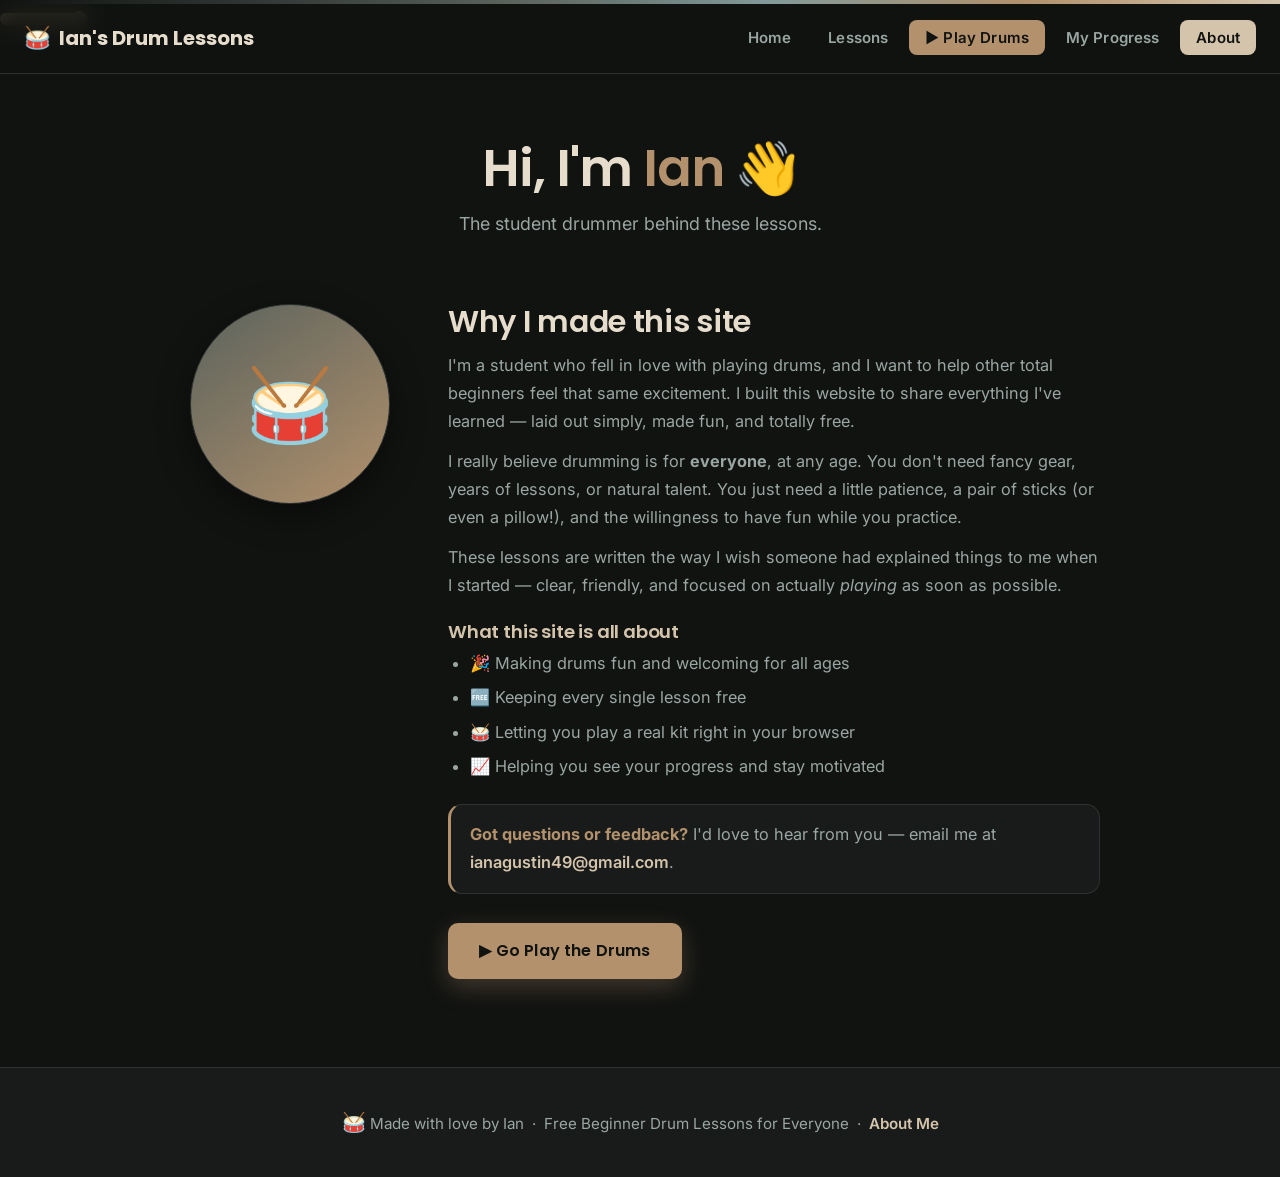
==== commit dc9da54a: "Add glass-style My Progress dashboard - New dashboard.html: frosted-glass student progress dashboard" ====
--- a/about.html
+++ b/about.html
@@ -23,6 +23,7 @@
         <li><a href="index.html">Home</a></li>
         <li><a href="lessons.html">Lessons</a></li>
         <li><a href="play.html" class="play-link">▶ Play Drums</a></li>
+        <li><a href="dashboard.html">My Progress</a></li>
         <li><a href="about.html" class="active">About</a></li>
       </ul>
       <button class="hamburger" aria-label="Toggle menu" onclick="toggleMenu()">&#9776;</button>
--- a/css/style.css
+++ b/css/style.css
@@ -356,3 +356,104 @@
   *, *::before, *::after { animation: none !important; transition: none !important; }
   .reveal { opacity: 1; transform: none; }
 }
+
+/* =========================================================
+   GLASS PROGRESS DASHBOARD (dashboard.html)
+   Frosted-glass look adapted from the Lumina template,
+   recolored to the drum-kit palette.
+   ========================================================= */
+@supports (backdrop-filter: blur(1px)) {
+  .glass-card { backdrop-filter: blur(16px); -webkit-backdrop-filter: blur(16px); }
+}
+
+.dash { position: relative; padding: 2.5rem 0 4rem; }
+
+/* ambient glow blobs behind the dashboard */
+.dash-glows { position: fixed; inset: 0; pointer-events: none; overflow: hidden; z-index: -1; }
+.dash-glows span { position: absolute; border-radius: 50%; filter: blur(90px); opacity: 0.16; }
+.dash-glows .g1 { top: -15%; left: -10%; width: 55%; height: 55%; background: radial-gradient(circle, var(--brown), transparent 70%); }
+.dash-glows .g2 { bottom: -12%; right: -8%; width: 48%; height: 48%; background: radial-gradient(circle, var(--surf), transparent 70%); }
+
+.glass-card {
+  background: rgba(212, 196, 172, 0.05);
+  border: 1px solid rgba(212, 196, 172, 0.12);
+  border-radius: 20px;
+  box-shadow: 0 12px 40px rgba(0, 0, 0, 0.4);
+}
+
+.dash-head { margin-bottom: 1.8rem; }
+.dash-head h1 { font-size: clamp(1.8rem, 4vw, 2.4rem); font-weight: 700; letter-spacing: -0.02em; }
+.dash-head p { color: var(--text-soft); font-size: 0.95rem; margin-top: 0.2rem; }
+
+/* KPI grid */
+.kpi-grid { display: grid; grid-template-columns: repeat(auto-fit, minmax(210px, 1fr)); gap: 1.1rem; margin-bottom: 1.4rem; }
+.kpi { padding: 1.4rem; display: flex; flex-direction: column; gap: 0.9rem; transition: border-color 0.2s, transform 0.2s; }
+.kpi:hover { transform: translateY(-3px); border-color: rgba(212, 196, 172, 0.24); }
+.kpi-row { display: flex; align-items: flex-start; justify-content: space-between; }
+.kpi-icon { width: 42px; height: 42px; border-radius: 12px; display: flex; align-items: center; justify-content: center; font-size: 1.25rem; color: var(--ink); }
+.kpi-icon.c1 { background: linear-gradient(145deg, var(--brown), var(--khaki)); }
+.kpi-icon.c2 { background: linear-gradient(145deg, var(--surf), #a9c0c0); }
+.kpi-icon.c3 { background: linear-gradient(145deg, var(--moss), var(--surf)); }
+.kpi-icon.c4 { background: linear-gradient(145deg, var(--khaki), var(--brown)); }
+.kpi-trend { display: inline-flex; align-items: center; gap: 0.3rem; font-size: 0.78rem; font-weight: 600; padding: 0.2rem 0.6rem; border-radius: 8px; color: var(--surf); background: rgba(130, 154, 154, 0.14); }
+.kpi-value { font-family: var(--font-head); font-size: 1.9rem; font-weight: 700; line-height: 1; letter-spacing: -0.01em; }
+.kpi-label { color: var(--text-soft); font-size: 0.88rem; margin-top: 0.35rem; }
+
+/* main dashboard grid */
+.dash-grid { display: grid; grid-template-columns: 1.6fr 1fr; gap: 1.1rem; margin-bottom: 1.4rem; }
+@media (max-width: 900px) { .dash-grid { grid-template-columns: 1fr; } }
+
+.panel { padding: 1.6rem; }
+.panel-head { display: flex; align-items: center; justify-content: space-between; margin-bottom: 1.3rem; }
+.panel-head h2 { font-size: 1.1rem; font-weight: 600; }
+.panel-head .panel-sub { color: var(--text-soft); font-size: 0.85rem; }
+
+/* level progress bars */
+.level-prog { display: flex; flex-direction: column; gap: 1.1rem; }
+.lp-row .lp-top { display: flex; justify-content: space-between; align-items: baseline; margin-bottom: 0.4rem; }
+.lp-row .lp-name { font-weight: 600; font-size: 0.95rem; }
+.lp-row .lp-count { font-size: 0.82rem; color: var(--text-soft); font-variant-numeric: tabular-nums; }
+.lp-bar { height: 9px; border-radius: 999px; background: rgba(212, 196, 172, 0.08); overflow: hidden; }
+.lp-fill { height: 100%; border-radius: 999px; width: 0; transition: width 0.7s cubic-bezier(0.4, 0, 0.2, 1); }
+.lp-fill.l1 { background: linear-gradient(90deg, var(--moss), var(--surf)); }
+.lp-fill.l2 { background: linear-gradient(90deg, var(--surf), #a9c0c0); }
+.lp-fill.l3 { background: linear-gradient(90deg, var(--brown), var(--khaki)); }
+.lp-fill.l4 { background: linear-gradient(90deg, var(--khaki), var(--brown)); }
+
+/* circular overall progress */
+.ring-wrap { display: flex; flex-direction: column; align-items: center; justify-content: center; gap: 1rem; height: 100%; }
+.ring { position: relative; width: 150px; height: 150px; border-radius: 50%; }
+.ring .ring-center { position: absolute; inset: 16px; border-radius: 50%; background: rgba(17, 19, 17, 0.7); backdrop-filter: blur(6px); display: flex; flex-direction: column; align-items: center; justify-content: center; }
+.ring .ring-pct { font-family: var(--font-head); font-size: 1.9rem; font-weight: 700; line-height: 1; }
+.ring .ring-lbl { font-size: 0.78rem; color: var(--text-soft); margin-top: 0.2rem; }
+
+/* continue learning card */
+.next-card { padding: 1.4rem; display: flex; align-items: center; gap: 1.1rem; flex-wrap: wrap; }
+.next-card .next-icon { width: 48px; height: 48px; border-radius: 14px; background: linear-gradient(145deg, var(--brown), var(--khaki)); display: flex; align-items: center; justify-content: center; font-size: 1.4rem; flex-shrink: 0; }
+.next-card .next-text { flex: 1; min-width: 180px; }
+.next-card .next-eyebrow { font-size: 0.76rem; text-transform: uppercase; letter-spacing: 0.08em; color: var(--surf); font-weight: 600; }
+.next-card .next-title { font-family: var(--font-head); font-size: 1.15rem; font-weight: 600; margin-top: 0.15rem; }
+
+/* badges */
+.badge-grid { display: grid; grid-template-columns: repeat(auto-fit, minmax(120px, 1fr)); gap: 0.9rem; }
+.badge { text-align: center; padding: 1.1rem 0.8rem; border-radius: 14px; border: 1px solid rgba(212, 196, 172, 0.1); background: rgba(212, 196, 172, 0.03); transition: transform 0.2s; }
+.badge.unlocked { border-color: rgba(178, 145, 108, 0.4); background: rgba(178, 145, 108, 0.08); }
+.badge.unlocked:hover { transform: translateY(-3px); }
+.badge .b-emoji { font-size: 1.8rem; display: block; filter: grayscale(1) opacity(0.4); transition: filter 0.2s; }
+.badge.unlocked .b-emoji { filter: none; }
+.badge .b-name { font-size: 0.82rem; font-weight: 600; margin-top: 0.5rem; }
+.badge .b-lock { font-size: 0.72rem; color: var(--text-soft); margin-top: 0.15rem; }
+
+/* lessons table (glass) */
+.dash-table-wrap { overflow-x: auto; }
+.dash-table { width: 100%; border-collapse: collapse; }
+.dash-table th { text-align: left; font-size: 0.72rem; text-transform: uppercase; letter-spacing: 0.06em; color: var(--text-soft); font-weight: 600; padding: 0.6rem 1rem; border-bottom: 1px solid rgba(212, 196, 172, 0.1); }
+.dash-table td { padding: 0.85rem 1rem; border-bottom: 1px solid rgba(212, 196, 172, 0.05); font-size: 0.92rem; }
+.dash-table tr:last-child td { border-bottom: none; }
+.dash-table tbody tr { transition: background 0.15s; }
+.dash-table tbody tr:hover { background: rgba(212, 196, 172, 0.04); }
+.dash-table .num { font-family: 'Courier New', monospace; color: var(--text-soft); }
+.dash-table a { color: var(--khaki); }
+.status-pill { font-size: 0.74rem; font-weight: 600; padding: 0.2rem 0.7rem; border-radius: 999px; }
+.status-pill.done { color: var(--surf); background: rgba(130, 154, 154, 0.14); }
+.status-pill.todo { color: var(--text-soft); background: rgba(212, 196, 172, 0.07); }
